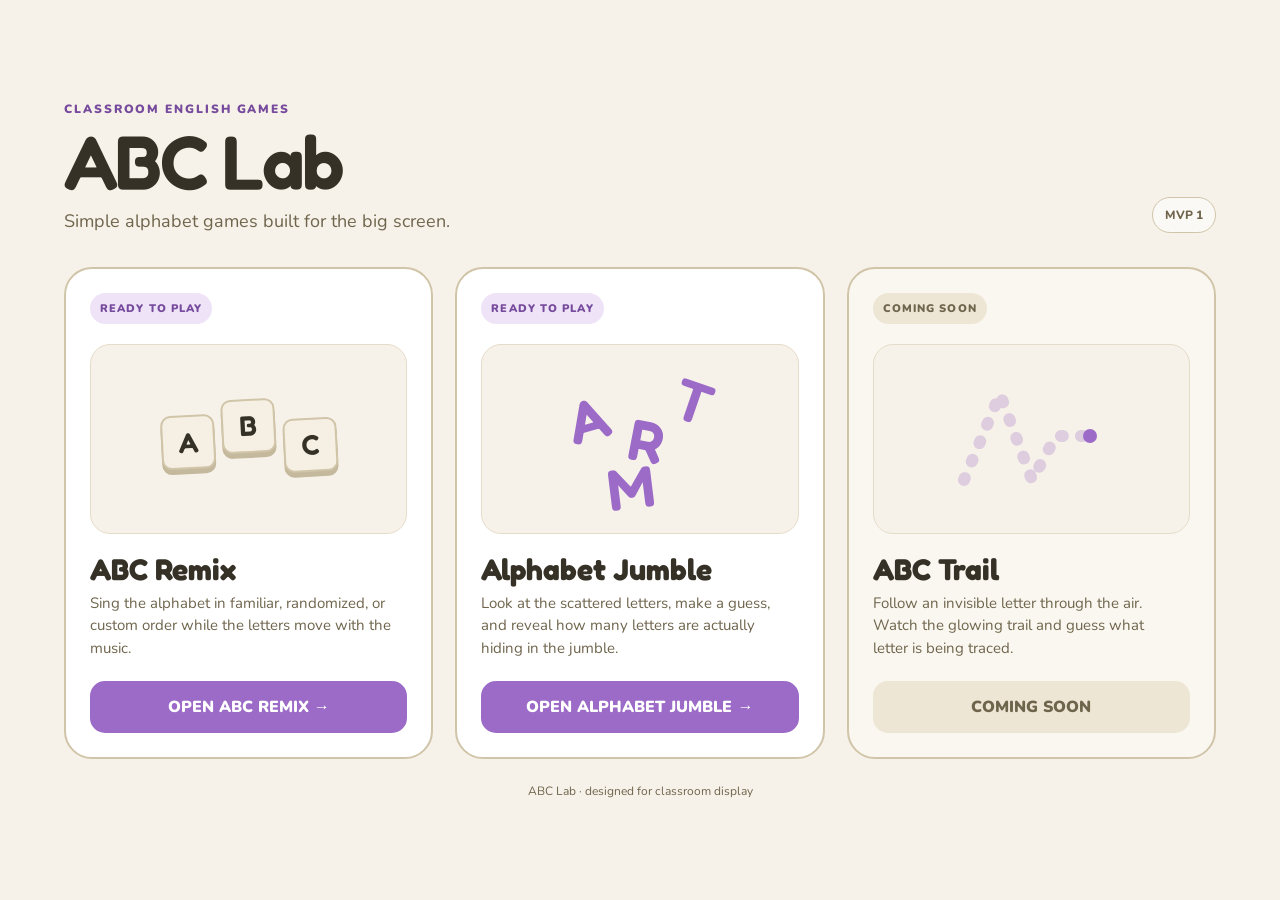
==== index.html @ 9be202bf "Initial ABC Lab" ====
<!doctype html>
<html lang="en">
<head>
<meta charset="utf-8">
<meta name="viewport" content="width=device-width,initial-scale=1">
<title>ABC Lab</title>
<link rel="preconnect" href="https://fonts.googleapis.com">
<link rel="preconnect" href="https://fonts.gstatic.com" crossorigin>
<link href="https://fonts.googleapis.com/css2?family=Fredoka:wght@400;500;600;700&family=Nunito:wght@400;500;600;700;800;900&display=swap" rel="stylesheet">
<style>
:root{--bg:#f7f2e9;--card:#fff;--sand:#ede6d4;--sand-line:#d1c5a9;--ink:#353127;--muted:#6f654d;--grape:#9b6bc7;--grape-dark:#764a9c;--grape-soft:#eee3f7}
*{box-sizing:border-box}html,body{margin:0;min-height:100%;background:var(--bg);color:var(--ink)}body{font-family:Nunito,sans-serif;-webkit-font-smoothing:antialiased}button{font:inherit;color:inherit}
.page{min-height:100vh;padding:clamp(28px,5vw,64px);display:flex;align-items:center;justify-content:center}.shell{width:min(1180px,100%)}
.header{display:flex;align-items:flex-end;justify-content:space-between;margin-bottom:34px}.eyebrow{font-size:12px;font-weight:900;letter-spacing:.16em;text-transform:uppercase;color:var(--grape-dark);margin-bottom:8px}.title{font-family:Fredoka,sans-serif;font-size:clamp(46px,7vw,76px);line-height:.95;font-weight:600;letter-spacing:-.035em;margin:0}.subtitle{font-size:18px;color:var(--muted);margin:12px 0 0}.version{font-size:12px;font-weight:800;color:var(--muted);padding:9px 12px;border:1px solid var(--sand-line);border-radius:999px;background:rgba(255,255,255,.55)}
.grid{display:grid;grid-template-columns:repeat(3,1fr);gap:22px}.card{min-height:390px;background:var(--card);border:2px solid var(--sand-line);border-radius:28px;padding:24px;display:flex;flex-direction:column;position:relative;overflow:hidden;transition:transform .16s ease,box-shadow .16s ease}.card.active{cursor:pointer}.card.active:hover{transform:translateY(-4px);box-shadow:0 14px 34px rgba(53,49,39,.1)}.card.coming{background:#faf7f0}.card-top{display:flex;justify-content:space-between;align-items:flex-start}.badge{font-size:11px;font-weight:900;letter-spacing:.1em;text-transform:uppercase;padding:8px 10px;border-radius:999px;background:var(--sand);color:var(--muted)}.badge.live{background:var(--grape-soft);color:var(--grape-dark)}
.art{height:190px;border-radius:20px;background:var(--bg);border:1px solid #e4dbc9;margin:20px 0;display:grid;place-items:center;position:relative;overflow:hidden}.art-letter{font-family:Fredoka,sans-serif;font-size:150px;font-weight:600;color:var(--grape);line-height:1}.remix-art .blocks{display:flex;gap:7px;align-items:center;transform:rotate(-3deg)}.block{width:54px;height:54px;border-radius:10px;background:#f5f0e3;border:2px solid var(--sand-line);display:grid;place-items:center;font-family:Fredoka;font-size:28px;font-weight:600;box-shadow:0 5px 0 #c4b89d}.block:nth-child(2){transform:translateY(-13px)}.block:nth-child(3){transform:translateY(9px)}.jumble-art .scatter{position:relative;width:190px;height:150px}.scatter span{position:absolute;font-family:Fredoka;font-size:58px;font-weight:600;color:var(--grape)}.scatter span:nth-child(1){left:22px;top:20px;transform:rotate(-16deg)}.scatter span:nth-child(2){left:84px;top:42px;transform:rotate(11deg)}.scatter span:nth-child(3){left:130px;top:2px;transform:rotate(19deg)}.scatter span:nth-child(4){left:62px;top:88px;transform:rotate(-7deg)}.trail-art .trail{position:relative;width:210px;height:150px}.trail svg{width:210px;height:150px}.trail-path{fill:none;stroke:var(--grape);stroke-width:12;stroke-linecap:round;stroke-linejoin:round;stroke-dasharray:2 18;opacity:.28}.trail-dot{fill:var(--grape)}
.card h2{font-family:Fredoka,sans-serif;font-size:30px;line-height:1;margin:0 0 8px}.card p{font-size:15px;line-height:1.5;color:var(--muted);margin:0;max-width:34ch}.launch{margin-top:auto;padding-top:22px}.launch button{width:100%;height:52px;border:0;border-radius:15px;background:var(--grape);color:#fff;font-weight:900;cursor:pointer}.launch button:hover{background:var(--grape-dark)}.coming .launch button{background:var(--sand);color:var(--muted);cursor:default}.footer{margin-top:24px;color:var(--muted);font-size:12px;text-align:center}
@media(max-width:850px){.grid{grid-template-columns:1fr}.card{min-height:330px}.art{height:150px}.header{align-items:flex-start;gap:18px;flex-direction:column}.version{display:none}}
</style>
</head>
<body>
<main class="page"><div class="shell">
  <header class="header"><div><div class="eyebrow">Classroom English Games</div><h1 class="title">ABC Lab</h1><p class="subtitle">Simple alphabet games built for the big screen.</p></div><div class="version">MVP 1</div></header>
  <section class="grid">
    <article class="card active" onclick="location.href='apps/abc-remix/index.html'">
      <div class="card-top"><span class="badge live">Ready to play</span></div>
      <div class="art remix-art"><div class="blocks"><div class="block">A</div><div class="block">B</div><div class="block">C</div></div></div>
      <h2>ABC Remix</h2><p>Sing the alphabet in familiar, randomized, or custom order while the letters move with the music.</p><div class="launch"><button type="button">OPEN ABC REMIX →</button></div>
    </article>
    <article class="card active" onclick="location.href='apps/alphabet-jumble/index.html'">
      <div class="card-top"><span class="badge live">Ready to play</span></div>
      <div class="art jumble-art"><div class="scatter"><span>A</span><span>R</span><span>T</span><span>M</span></div></div>
      <h2>Alphabet Jumble</h2><p>Look at the scattered letters, make a guess, and reveal how many letters are actually hiding in the jumble.</p><div class="launch"><button type="button">OPEN ALPHABET JUMBLE →</button></div>
    </article>
    <article class="card coming">
      <div class="card-top"><span class="badge">Coming soon</span></div>
      <div class="art trail-art"><div class="trail"><svg viewBox="0 0 210 150" aria-hidden="true"><path class="trail-path" d="M38 116 L74 30 L106 116 L130 72 L164 72"/><circle class="trail-dot" cx="164" cy="72" r="7"/></svg></div></div>
      <h2>ABC Trail</h2><p>Follow an invisible letter through the air. Watch the glowing trail and guess what letter is being traced.</p><div class="launch"><button type="button">COMING SOON</button></div>
    </article>
  </section>
  <div class="footer">ABC Lab · designed for classroom display</div>
</div></main>
</body></html>
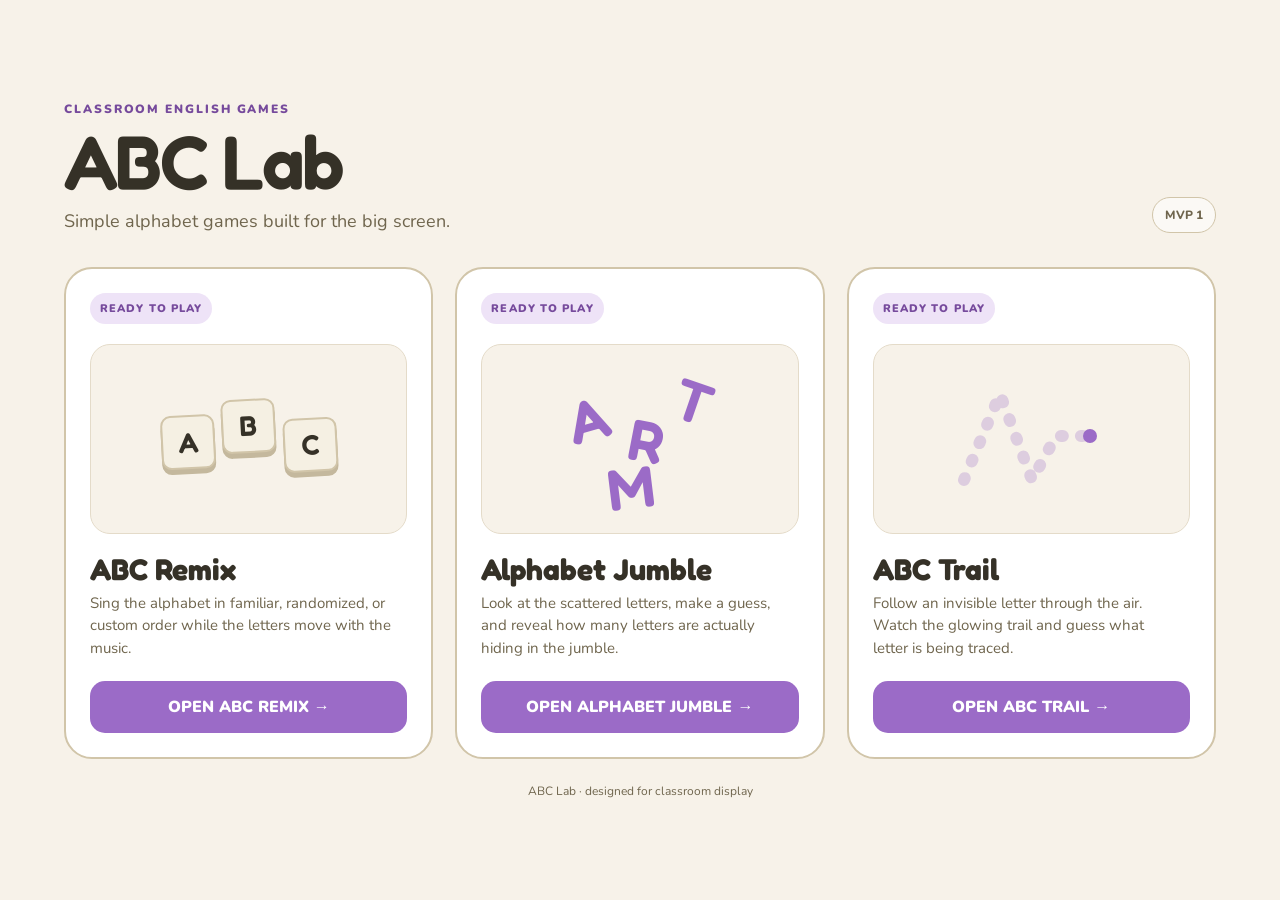
==== commit eede765a: "new" ====
--- a/index.html
+++ b/index.html
@@ -32,10 +32,10 @@
       <div class="art jumble-art"><div class="scatter"><span>A</span><span>R</span><span>T</span><span>M</span></div></div>
       <h2>Alphabet Jumble</h2><p>Look at the scattered letters, make a guess, and reveal how many letters are actually hiding in the jumble.</p><div class="launch"><button type="button">OPEN ALPHABET JUMBLE →</button></div>
     </article>
-    <article class="card coming">
-      <div class="card-top"><span class="badge">Coming soon</span></div>
+    <article class="card active" onclick="location.href='apps/abc-trail/index.html'">
+      <div class="card-top"><span class="badge live">Ready to play</span></div>
       <div class="art trail-art"><div class="trail"><svg viewBox="0 0 210 150" aria-hidden="true"><path class="trail-path" d="M38 116 L74 30 L106 116 L130 72 L164 72"/><circle class="trail-dot" cx="164" cy="72" r="7"/></svg></div></div>
-      <h2>ABC Trail</h2><p>Follow an invisible letter through the air. Watch the glowing trail and guess what letter is being traced.</p><div class="launch"><button type="button">COMING SOON</button></div>
+      <h2>ABC Trail</h2><p>Follow an invisible letter through the air. Watch the glowing trail and guess what letter is being traced.</p><div class="launch"><button type="button">OPEN ABC TRAIL →</button></div>
     </article>
   </section>
   <div class="footer">ABC Lab · designed for classroom display</div>
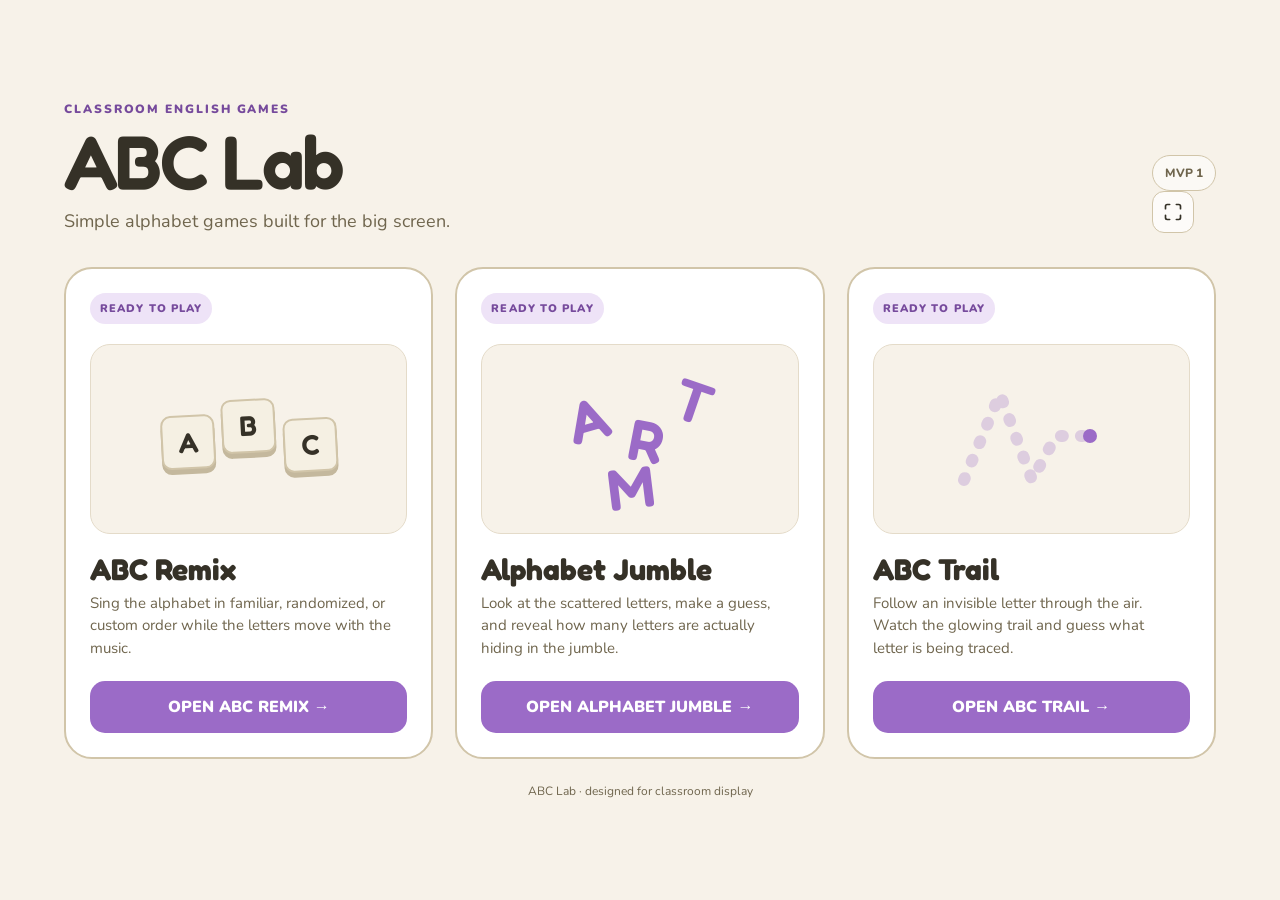
==== commit 85565ef0: "Make ABC Lab hub iPad-safe with fullscreen control" ====
--- a/index.html
+++ b/index.html
@@ -2,7 +2,7 @@
 <html lang="en">
 <head>
 <meta charset="utf-8">
-<meta name="viewport" content="width=device-width,initial-scale=1">
+<meta name="viewport" content="width=device-width,initial-scale=1,viewport-fit=cover">
 <title>ABC Lab</title>
 <link rel="preconnect" href="https://fonts.googleapis.com">
 <link rel="preconnect" href="https://fonts.gstatic.com" crossorigin>
@@ -16,11 +16,15 @@
 .art{height:190px;border-radius:20px;background:var(--bg);border:1px solid #e4dbc9;margin:20px 0;display:grid;place-items:center;position:relative;overflow:hidden}.art-letter{font-family:Fredoka,sans-serif;font-size:150px;font-weight:600;color:var(--grape);line-height:1}.remix-art .blocks{display:flex;gap:7px;align-items:center;transform:rotate(-3deg)}.block{width:54px;height:54px;border-radius:10px;background:#f5f0e3;border:2px solid var(--sand-line);display:grid;place-items:center;font-family:Fredoka;font-size:28px;font-weight:600;box-shadow:0 5px 0 #c4b89d}.block:nth-child(2){transform:translateY(-13px)}.block:nth-child(3){transform:translateY(9px)}.jumble-art .scatter{position:relative;width:190px;height:150px}.scatter span{position:absolute;font-family:Fredoka;font-size:58px;font-weight:600;color:var(--grape)}.scatter span:nth-child(1){left:22px;top:20px;transform:rotate(-16deg)}.scatter span:nth-child(2){left:84px;top:42px;transform:rotate(11deg)}.scatter span:nth-child(3){left:130px;top:2px;transform:rotate(19deg)}.scatter span:nth-child(4){left:62px;top:88px;transform:rotate(-7deg)}.trail-art .trail{position:relative;width:210px;height:150px}.trail svg{width:210px;height:150px}.trail-path{fill:none;stroke:var(--grape);stroke-width:12;stroke-linecap:round;stroke-linejoin:round;stroke-dasharray:2 18;opacity:.28}.trail-dot{fill:var(--grape)}
 .card h2{font-family:Fredoka,sans-serif;font-size:30px;line-height:1;margin:0 0 8px}.card p{font-size:15px;line-height:1.5;color:var(--muted);margin:0;max-width:34ch}.launch{margin-top:auto;padding-top:22px}.launch button{width:100%;height:52px;border:0;border-radius:15px;background:var(--grape);color:#fff;font-weight:900;cursor:pointer}.launch button:hover{background:var(--grape-dark)}.coming .launch button{background:var(--sand);color:var(--muted);cursor:default}.footer{margin-top:24px;color:var(--muted);font-size:12px;text-align:center}
 @media(max-width:850px){.grid{grid-template-columns:1fr}.card{min-height:330px}.art{height:150px}.header{align-items:flex-start;gap:18px;flex-direction:column}.version{display:none}}
+`.header-actions{display:flex;align-items:center;gap:12px}.icon-btn{width:42px;height:42px;border:1px solid var(--sand-line);border-radius:12px;background:rgba(255,255,255,.72);display:grid;place-items:center;cursor:pointer}.icon-btn svg{width:20px;height:20px}.icon-btn:hover{background:#fff}.icon-btn:active{transform:scale(.95)}
+html,body{width:100%;min-height:100%;} .page{min-height:100dvh;padding:clamp(22px,5vw,64px);align-items:center;}
+@media(max-width:1100px){.grid{grid-template-columns:repeat(2,1fr)}}
+@media(max-width:700px){.grid{grid-template-columns:1fr}.header-actions{width:100%;justify-content:space-between}.version{display:none}}
 </style>
 </head>
 <body>
 <main class="page"><div class="shell">
-  <header class="header"><div><div class="eyebrow">Classroom English Games</div><h1 class="title">ABC Lab</h1><p class="subtitle">Simple alphabet games built for the big screen.</p></div><div class="version">MVP 1</div></header>
+  <header class="header"><div><div class="eyebrow">Classroom English Games</div><h1 class="title">ABC Lab</h1><p class="subtitle">Simple alphabet games built for the big screen.</p></div><div class="header-actions"><div class="version">MVP 1</div><button id="hubFullscreen" class="icon-btn" type="button" aria-label="Fullscreen" title="Fullscreen"><svg viewBox="0 0 24 24" fill="none" stroke="currentColor" stroke-width="2" stroke-linecap="round" stroke-linejoin="round" aria-hidden="true"><path d="M8 3H5a2 2 0 0 0-2 2v3M16 3h3a2 2 0 0 1 2 2v3M21 16v3a2 2 0 0 1-2 2h-3M8 21H5a2 2 0 0 1-2-2v-3"/></svg></button></div></header>
   <section class="grid">
     <article class="card active" onclick="location.href='apps/abc-remix/index.html'">
       <div class="card-top"><span class="badge live">Ready to play</span></div>
@@ -40,4 +44,5 @@
   </section>
   <div class="footer">ABC Lab · designed for classroom display</div>
 </div></main>
+<script>document.getElementById("hubFullscreen").addEventListener("click",()=>document.fullscreenElement?document.exitFullscreen():document.documentElement.requestFullscreen());</script>
 </body></html>
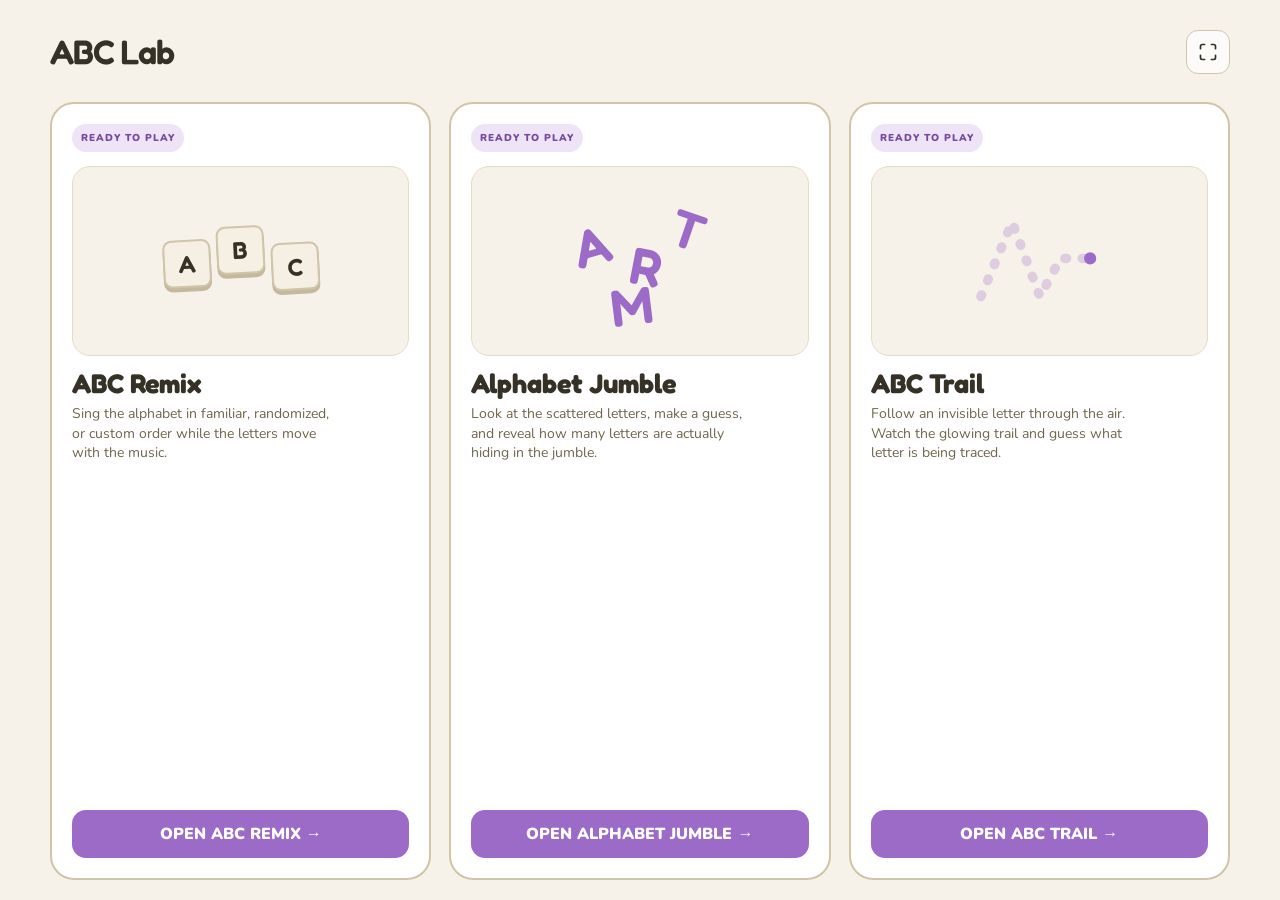
==== commit bb7979f1: "Simplify ABC Lab hub for iPad layout" ====
--- a/index.html
+++ b/index.html
@@ -9,22 +9,19 @@
 <link href="https://fonts.googleapis.com/css2?family=Fredoka:wght@400;500;600;700&family=Nunito:wght@400;500;600;700;800;900&display=swap" rel="stylesheet">
 <style>
 :root{--bg:#f7f2e9;--card:#fff;--sand:#ede6d4;--sand-line:#d1c5a9;--ink:#353127;--muted:#6f654d;--grape:#9b6bc7;--grape-dark:#764a9c;--grape-soft:#eee3f7}
-*{box-sizing:border-box}html,body{margin:0;min-height:100%;background:var(--bg);color:var(--ink)}body{font-family:Nunito,sans-serif;-webkit-font-smoothing:antialiased}button{font:inherit;color:inherit}
-.page{min-height:100vh;padding:clamp(28px,5vw,64px);display:flex;align-items:center;justify-content:center}.shell{width:min(1180px,100%)}
-.header{display:flex;align-items:flex-end;justify-content:space-between;margin-bottom:34px}.eyebrow{font-size:12px;font-weight:900;letter-spacing:.16em;text-transform:uppercase;color:var(--grape-dark);margin-bottom:8px}.title{font-family:Fredoka,sans-serif;font-size:clamp(46px,7vw,76px);line-height:.95;font-weight:600;letter-spacing:-.035em;margin:0}.subtitle{font-size:18px;color:var(--muted);margin:12px 0 0}.version{font-size:12px;font-weight:800;color:var(--muted);padding:9px 12px;border:1px solid var(--sand-line);border-radius:999px;background:rgba(255,255,255,.55)}
-.grid{display:grid;grid-template-columns:repeat(3,1fr);gap:22px}.card{min-height:390px;background:var(--card);border:2px solid var(--sand-line);border-radius:28px;padding:24px;display:flex;flex-direction:column;position:relative;overflow:hidden;transition:transform .16s ease,box-shadow .16s ease}.card.active{cursor:pointer}.card.active:hover{transform:translateY(-4px);box-shadow:0 14px 34px rgba(53,49,39,.1)}.card.coming{background:#faf7f0}.card-top{display:flex;justify-content:space-between;align-items:flex-start}.badge{font-size:11px;font-weight:900;letter-spacing:.1em;text-transform:uppercase;padding:8px 10px;border-radius:999px;background:var(--sand);color:var(--muted)}.badge.live{background:var(--grape-soft);color:var(--grape-dark)}
-.art{height:190px;border-radius:20px;background:var(--bg);border:1px solid #e4dbc9;margin:20px 0;display:grid;place-items:center;position:relative;overflow:hidden}.art-letter{font-family:Fredoka,sans-serif;font-size:150px;font-weight:600;color:var(--grape);line-height:1}.remix-art .blocks{display:flex;gap:7px;align-items:center;transform:rotate(-3deg)}.block{width:54px;height:54px;border-radius:10px;background:#f5f0e3;border:2px solid var(--sand-line);display:grid;place-items:center;font-family:Fredoka;font-size:28px;font-weight:600;box-shadow:0 5px 0 #c4b89d}.block:nth-child(2){transform:translateY(-13px)}.block:nth-child(3){transform:translateY(9px)}.jumble-art .scatter{position:relative;width:190px;height:150px}.scatter span{position:absolute;font-family:Fredoka;font-size:58px;font-weight:600;color:var(--grape)}.scatter span:nth-child(1){left:22px;top:20px;transform:rotate(-16deg)}.scatter span:nth-child(2){left:84px;top:42px;transform:rotate(11deg)}.scatter span:nth-child(3){left:130px;top:2px;transform:rotate(19deg)}.scatter span:nth-child(4){left:62px;top:88px;transform:rotate(-7deg)}.trail-art .trail{position:relative;width:210px;height:150px}.trail svg{width:210px;height:150px}.trail-path{fill:none;stroke:var(--grape);stroke-width:12;stroke-linecap:round;stroke-linejoin:round;stroke-dasharray:2 18;opacity:.28}.trail-dot{fill:var(--grape)}
-.card h2{font-family:Fredoka,sans-serif;font-size:30px;line-height:1;margin:0 0 8px}.card p{font-size:15px;line-height:1.5;color:var(--muted);margin:0;max-width:34ch}.launch{margin-top:auto;padding-top:22px}.launch button{width:100%;height:52px;border:0;border-radius:15px;background:var(--grape);color:#fff;font-weight:900;cursor:pointer}.launch button:hover{background:var(--grape-dark)}.coming .launch button{background:var(--sand);color:var(--muted);cursor:default}.footer{margin-top:24px;color:var(--muted);font-size:12px;text-align:center}
-@media(max-width:850px){.grid{grid-template-columns:1fr}.card{min-height:330px}.art{height:150px}.header{align-items:flex-start;gap:18px;flex-direction:column}.version{display:none}}
-`.header-actions{display:flex;align-items:center;gap:12px}.icon-btn{width:42px;height:42px;border:1px solid var(--sand-line);border-radius:12px;background:rgba(255,255,255,.72);display:grid;place-items:center;cursor:pointer}.icon-btn svg{width:20px;height:20px}.icon-btn:hover{background:#fff}.icon-btn:active{transform:scale(.95)}
-html,body{width:100%;min-height:100%;} .page{min-height:100dvh;padding:clamp(22px,5vw,64px);align-items:center;}
-@media(max-width:1100px){.grid{grid-template-columns:repeat(2,1fr)}}
-@media(max-width:700px){.grid{grid-template-columns:1fr}.header-actions{width:100%;justify-content:space-between}.version{display:none}}
+*{box-sizing:border-box}html,body{margin:0;width:100%;height:100%;background:var(--bg);color:var(--ink)}body{font-family:Nunito,sans-serif;-webkit-font-smoothing:antialiased}button{font:inherit;color:inherit}
+.page{height:100dvh;min-height:100dvh;padding:20px 28px;display:flex;flex-direction:column}.shell{width:min(1180px,100%);height:100%;margin:0 auto;display:flex;flex-direction:column}
+.header{height:64px;flex:0 0 64px;display:flex;align-items:center;justify-content:space-between;margin-bottom:18px}.title{font-family:Fredoka,sans-serif;font-size:34px;line-height:1;font-weight:600;letter-spacing:-.035em;margin:0}.icon-btn{width:44px;height:44px;border:1px solid var(--sand-line);border-radius:12px;background:rgba(255,255,255,.72);display:grid;place-items:center;cursor:pointer}.icon-btn svg{width:20px;height:20px}.icon-btn:hover{background:#fff}.icon-btn:active{transform:scale(.95)}
+.grid{flex:1;min-height:0;display:grid;grid-template-columns:repeat(3,minmax(0,1fr));gap:18px}.card{min-height:0;background:var(--card);border:2px solid var(--sand-line);border-radius:24px;padding:20px;display:flex;flex-direction:column;position:relative;overflow:hidden}.card.active{cursor:pointer}.card.active:hover{transform:translateY(-3px);box-shadow:0 12px 28px rgba(53,49,39,.1)}.card-top{display:flex;justify-content:flex-start;align-items:flex-start}.badge{font-size:10px;font-weight:900;letter-spacing:.1em;text-transform:uppercase;padding:7px 9px;border-radius:999px;background:var(--grape-soft);color:var(--grape-dark)}
+.art{height:clamp(120px,25vh,190px);flex:0 1 190px;border-radius:18px;background:var(--bg);border:1px solid #e4dbc9;margin:14px 0;display:grid;place-items:center;position:relative;overflow:hidden}.remix-art .blocks{display:flex;gap:6px;align-items:center;transform:rotate(-3deg)}.block{width:48px;height:48px;border-radius:9px;background:#f5f0e3;border:2px solid var(--sand-line);display:grid;place-items:center;font-family:Fredoka;font-size:24px;font-weight:600;box-shadow:0 4px 0 #c4b89d}.block:nth-child(2){transform:translateY(-11px)}.block:nth-child(3){transform:translateY(8px)}.jumble-art .scatter{position:relative;width:170px;height:130px}.scatter span{position:absolute;font-family:Fredoka;font-size:52px;font-weight:600;color:var(--grape)}.scatter span:nth-child(1){left:18px;top:18px;transform:rotate(-16deg)}.scatter span:nth-child(2){left:75px;top:38px;transform:rotate(11deg)}.scatter span:nth-child(3){left:116px;top:2px;transform:rotate(19deg)}.scatter span:nth-child(4){left:55px;top:78px;transform:rotate(-7deg)}.trail-art .trail{position:relative;width:190px;height:130px}.trail svg{width:190px;height:130px}.trail-path{fill:none;stroke:var(--grape);stroke-width:11;stroke-linecap:round;stroke-linejoin:round;stroke-dasharray:2 18;opacity:.28}.trail-dot{fill:var(--grape)}
+.card h2{font-family:Fredoka,sans-serif;font-size:27px;line-height:1;margin:0 0 7px}.card p{font-size:14px;line-height:1.4;color:var(--muted);margin:0;max-width:34ch}.launch{margin-top:auto;padding-top:14px}.launch button{width:100%;height:48px;border:0;border-radius:14px;background:var(--grape);color:#fff;font-weight:900;cursor:pointer}.launch button:hover{background:var(--grape-dark)}.footer{flex:0 0 auto;margin-top:12px;color:var(--muted);font-size:11px;text-align:center}
+@media(max-width:1100px){.page{padding:16px 20px}.grid{gap:14px}.card{padding:16px}.art{margin:10px 0;height:clamp(105px,22vh,160px)}.card h2{font-size:25px}.card p{font-size:13px}.launch{padding-top:10px}.launch button{height:44px}}
+@media(max-width:800px){.grid{grid-template-columns:1fr}.page{height:auto;min-height:100dvh}.shell{height:auto}.header{margin-bottom:16px}.grid{flex:none}.card{min-height:300px}.footer{padding-bottom:8px}}
 </style>
 </head>
 <body>
 <main class="page"><div class="shell">
-  <header class="header"><div><div class="eyebrow">Classroom English Games</div><h1 class="title">ABC Lab</h1><p class="subtitle">Simple alphabet games built for the big screen.</p></div><div class="header-actions"><div class="version">MVP 1</div><button id="hubFullscreen" class="icon-btn" type="button" aria-label="Fullscreen" title="Fullscreen"><svg viewBox="0 0 24 24" fill="none" stroke="currentColor" stroke-width="2" stroke-linecap="round" stroke-linejoin="round" aria-hidden="true"><path d="M8 3H5a2 2 0 0 0-2 2v3M16 3h3a2 2 0 0 1 2 2v3M21 16v3a2 2 0 0 1-2 2h-3M8 21H5a2 2 0 0 1-2-2v-3"/></svg></button></div></header>
+  <header class="header"><h1 class="title">ABC Lab</h1><button id="hubFullscreen" class="icon-btn" type="button" aria-label="Fullscreen" title="Fullscreen"><svg viewBox="0 0 24 24" fill="none" stroke="currentColor" stroke-width="2" stroke-linecap="round" stroke-linejoin="round" aria-hidden="true"><path d="M8 3H5a2 2 0 0 0-2 2v3M16 3h3a2 2 0 0 1 2 2v3M21 16v3a2 2 0 0 1-2 2h-3M8 21H5a2 2 0 0 1-2-2v-3"/></svg></button></header>
   <section class="grid">
     <article class="card active" onclick="location.href='apps/abc-remix/index.html'">
       <div class="card-top"><span class="badge live">Ready to play</span></div>
@@ -42,7 +39,7 @@
       <h2>ABC Trail</h2><p>Follow an invisible letter through the air. Watch the glowing trail and guess what letter is being traced.</p><div class="launch"><button type="button">OPEN ABC TRAIL →</button></div>
     </article>
   </section>
-  <div class="footer">ABC Lab · designed for classroom display</div>
+
 </div></main>
 <script>document.getElementById("hubFullscreen").addEventListener("click",()=>document.fullscreenElement?document.exitFullscreen():document.documentElement.requestFullscreen());</script>
 </body></html>
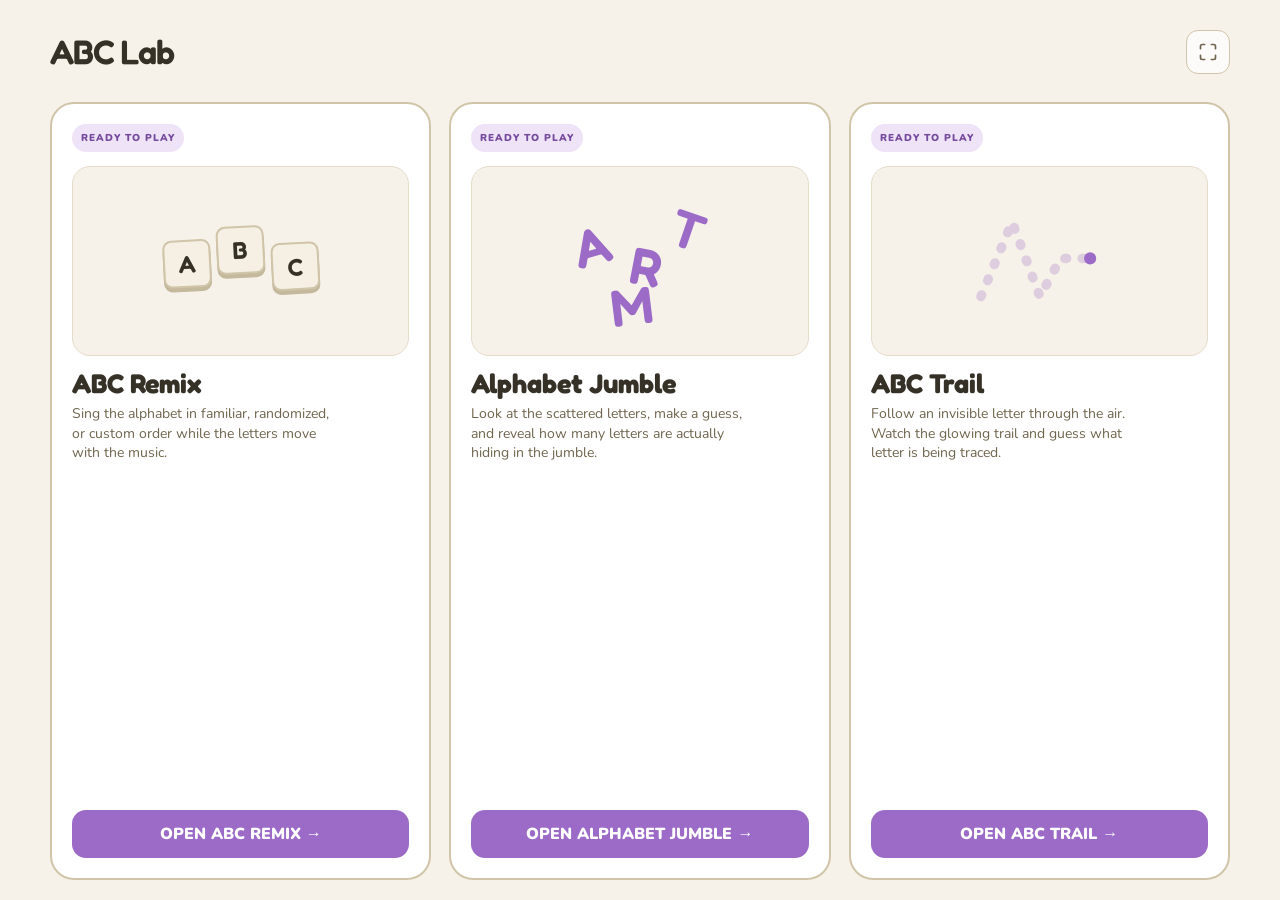
==== commit 2da1b8af: "Reference shared CLR design system" ====
--- a/index.html
+++ b/index.html
@@ -5,6 +5,7 @@
 <meta name="viewport" content="width=device-width,initial-scale=1,viewport-fit=cover">
 <title>ABC Lab</title>
 <link rel="preconnect" href="https://fonts.googleapis.com">
+<link rel="stylesheet" href="./css/clr.css">
 <link rel="preconnect" href="https://fonts.gstatic.com" crossorigin>
 <link href="https://fonts.googleapis.com/css2?family=Fredoka:wght@400;500;600;700&family=Nunito:wght@400;500;600;700;800;900&display=swap" rel="stylesheet">
 <style>
--- a/css/clr.css
+++ b/css/clr.css
@@ -0,0 +1,3196 @@
+/* ============================================
+   TOKENS — matched to v1's real values
+   ============================================ */
+:root {
+  /* ---- Raw palette ---------------------------------------------------- */
+  --leaf-50:  #E8F5DE;
+  --leaf-100: #D3ECC2;
+  --leaf-300: #A8D986;
+  --leaf-500: #7CBF57;
+  --leaf-700: #4F8F35;
+  --leaf-900: #2F5920;
+
+  --coral-50:  #FBE4E2;
+  --coral-100: #F7CBC7;
+  --coral-300: #EF9891;
+  --coral-500: #E2685D;
+  --coral-700: #B84B42;
+  --coral-900: #7A2F29;
+
+  --sky-50:  #E1F0FB;
+  --sky-100: #C3E1F7;
+  --sky-300: #8AC3EE;
+  --sky-500: #4FA3DE;
+  --sky-700: #337CAE;
+  --sky-900: #1F4E6E;
+
+  --peach-50:  #FCE9DC;
+  --peach-100: #FAD3B9;
+  --peach-300: #F3AC7D;
+  --peach-500: #E9884F;
+  --peach-700: #BC6533;
+  --peach-900: #7A4020;
+
+  --grape-50:  #EEE3F7;
+  --grape-100: #DCC7EF;
+  --grape-300: #BB94DE;
+  --grape-500: #9B6BC7;
+  --grape-700: #764A9C;
+  --grape-900: #4A2C63;
+
+  --sun-50:  #FBF0D2;
+  --sun-100: #F8E4A8;
+  --sun-300: #F0CB5C;
+  --sun-500: #E4B62E;
+  --sun-700: #B08A18;
+  --sun-900: #6E560F;
+
+  --bubblegum-50:  #FBE3EE;
+  --bubblegum-100: #F7C7DE;
+  --bubblegum-300: #EE94BE;
+  --bubblegum-500: #DD6B9C;
+  --bubblegum-700: #B04A78;
+  --bubblegum-900: #712D4C;
+
+  --mint-50:  #E1F7F0;
+  --mint-100: #C3EFE0;
+  --mint-300: #86DEC0;
+  --mint-500: #4DC2A0;
+  --mint-700: #339678;
+  --mint-900: #1F5F4C;
+
+  --sand-0:   #FFFFFF;
+  --sand-50:  #F7F2E9;
+  --sand-100: #EDE6D4;
+  --sand-300: #D1C5A9;
+  --sand-500: #A79976;
+  --sand-700: #6F654D;
+  --sand-900: #353127;
+
+  --slate-0:   #FFFFFF;
+  --slate-50:  #EEEFF1;
+  --slate-100: #DDDFE3;
+  --slate-300: #B1B5BE;
+  --slate-500: #7F8594;
+  --slate-700: #535865;
+  --slate-900: #22242B;
+
+  /* ---- Cardbox semantic tokens (mapped onto the palette above) -------- */
+
+  /* Surface — warm, from Sand */
+  --surface-base:    var(--sand-50);
+  --surface-panel:   var(--sand-100);
+  --surface-card:    var(--sand-0);
+  --surface-inset:   var(--sand-50);
+
+  /* Text — cool, from Slate */
+  --text-primary:    var(--sand-900);
+  --text-secondary:  var(--sand-700);
+  --text-muted:      var(--sand-500);
+  --text-disabled:   var(--sand-300);
+  --text-inverse:    var(--sand-0);
+
+  /* Stroke — kept warm (Sand), matching Cardbox's cohesive look */
+  --stroke-default:  var(--sand-300);
+  --stroke-medium:   var(--sand-500);
+  --stroke-strong:   var(--sand-700);
+  --stroke-selected: var(--grape-500);
+
+  /* Interactive */
+--green:                 var(--grape-500);   /* was leaf-500 */
+--interactive-primary:   var(--grape-500);   /* was leaf-500 */
+--interactive-secondary: var(--sun-500);
+--tab-active:            var(--grape-500);   /* was leaf-500 */
+--tab-inactive:          var(--sand-700);
+--interactive-disabled:  var(--sand-300);
+
+  /* Mode */
+  --flash:          var(--sun-500);
+  --flash-subtle:   var(--sun-50);
+  --reveal:         var(--sky-500);
+  --reveal-subtle:  var(--sky-50);
+  --target:         var(--coral-500);
+  --target-subtle:  var(--coral-50);
+  --vanish:         var(--leaf-500);
+  --vanish-subtle:  var(--leaf-50);
+  --roll:           var(--grape-500);
+  --roll-subtle:    var(--grape-50);
+
+  /* Feedback */
+  --success:        var(--leaf-500);
+  --success-subtle: var(--leaf-50);
+  --error:          var(--coral-500);
+  --error-subtle:   var(--coral-50);
+  --warning:        var(--sun-500);
+  --warning-subtle: var(--sun-50);
+  --info:           var(--sky-500);
+  --info-subtle:    var(--sky-50);
+
+  --font-display: 'Fredoka', sans-serif;
+  --font-ui:      'Nunito', sans-serif;
+
+  --card-image-ratio: 17;
+  --card-text-ratio:  3;
+
+  --r-lg:   16px;
+  --r-md:   12px;
+  --r-pill: 9999px;
+}
+
+/* ============================================
+   RESET
+   ============================================ */
+*, *::before, *::after {
+  box-sizing: border-box;
+  margin: 0;
+  padding: 0;
+  -webkit-tap-highlight-color: transparent;
+}
+
+html, body, #root {
+  width: 100%;
+  height: 100vh;
+  height: 100dvh;
+}
+
+html, body {
+  overflow: hidden;
+  overscroll-behavior: none;
+  background: var(--surface-base);
+  font-family: var(--font-ui);
+  color: var(--text-primary);
+  -webkit-font-smoothing: antialiased;
+  user-select: none;
+  -webkit-user-select: none;
+}
+
+h1, h2, h3, .display {
+  font-family: var(--font-display);
+}
+
+button {
+  font-family: var(--font-ui);
+  cursor: pointer;
+  border: none;
+  background: none;
+  color: inherit;
+  padding: 0;
+}
+
+button:active {
+  opacity: 0.75;
+}
+
+button:disabled {
+  cursor: not-allowed;
+}
+
+img {
+  display: block;
+  max-width: 100%;
+  max-height: 100%;
+  object-fit: contain;
+}
+
+/* ============================================
+   HOME SCREEN
+   ============================================ */
+
+.app-shell {
+  display: flex;
+  flex-direction: column;
+  height: 100%;
+  overflow: hidden;
+}
+
+.home-screen {
+  display: flex;
+  flex-direction: column;
+  gap: 12px;
+  padding: 20px;
+  height: 100%;
+  flex: 1;
+  min-height: 0;
+}
+
+.panels-row {
+  display: flex;
+  gap: 20px;
+  flex: 1;
+  min-height: 0;
+}
+
+.app-header {
+  display: flex;
+  align-items: center;
+  justify-content: space-between;
+  flex-shrink: 0;
+}
+
+.brand {
+  display: flex;
+  align-items: center;
+  gap: 10px;
+}
+
+.brand-logo {
+  width: 32x;
+  height: 32px;
+  display: block;
+}
+
+.brand-name {
+  font-family: var(--font-display);
+  font-size: 32px;
+  font-weight: 600;
+  color: var(--text-primary);
+}
+
+.header-actions {
+  display: flex;
+  align-items: center;
+  gap: 8px;
+}
+
+.account-menu {
+  position: relative;
+}
+
+.panel-title {
+  font-family: var(--font-display);
+  font-size: 24px;
+  font-weight: 500;
+  color: var(--text-primary);
+  flex-shrink: 0;
+}
+
+.decks-header,
+.modes-header {
+  display: flex;
+  align-items: center;
+  justify-content: space-between;
+  gap: 8px;
+  flex-shrink: 0;
+  height: 40px;
+}
+
+.decks-selection {
+  display: flex;
+  align-items: center;
+  gap: 12px;
+}
+
+.decks-selection-count {
+  font-size: 16px;
+  line-height: 24px;
+  font-weight: 400;
+  color: var(--text-secondary);
+}
+
+.decks-selection-count strong {
+  color: var(--text-primary);
+  font-weight: 800;
+}
+
+.deck-preview {
+  font-size: 14px;
+  line-height: 20px;
+  color: var(--text-secondary);
+  white-space: nowrap;
+  overflow: hidden;
+  text-overflow: ellipsis;
+}
+
+.preview-highlight {
+  background: none;
+  color: var(--text-primary);
+  font-weight: 700;
+}
+
+.account-dropdown {
+  position: absolute;
+  top: calc(100% + 8px);
+  right: 0;
+  background: var(--surface-panel);
+  border: 2px solid var(--stroke-default);
+  border-radius: var(--r-lg);
+  width: 280px;
+  z-index: 200;
+  box-shadow: 0 2px 8px rgba(45,42,30,0.08), 0 8px 20px rgba(45,42,30,0.12);
+  padding: 12px;
+  display: flex;
+  flex-direction: column;
+  gap: 12px;
+}
+
+.account-section {
+  background: var(--surface-card);
+  border-radius: var(--r-md);
+  padding: 16px;
+}
+
+.account-divider {
+  display: none;
+}
+
+.account-user {
+  display: flex;
+  align-items: center;
+  gap: 12px;
+}
+
+.account-avatar {
+  width: 40px;
+  height: 40px;
+  border-radius: 50%;
+  background: var(--surface-inset);
+  color: var(--text-secondary);
+  display: flex;
+  align-items: center;
+  justify-content: center;
+  flex-shrink: 0;
+}
+
+.account-user-info {
+  display: flex;
+  flex-direction: column;
+  gap: 2px;
+  min-width: 0;
+}
+
+.account-name {
+  font-family: var(--font-display);
+  font-size: 16px;
+  font-weight: 600;
+  color: var(--text-primary);
+}
+
+.account-email {
+  font-size: 13px;
+  color: var(--text-muted);
+  white-space: nowrap;
+  overflow: hidden;
+  text-overflow: ellipsis;
+}
+
+.account-plan-row {
+  display: flex;
+  align-items: center;
+  justify-content: space-between;
+  margin-bottom: 12px;
+}
+
+.account-plan-label {
+  font-size: 14px;
+  font-weight: 700;
+  color: var(--text-primary);
+}
+
+.account-plan-badge {
+  font-size: 12px;
+  font-weight: 800;
+  text-transform: uppercase;
+  letter-spacing: 0.04em;
+  padding: 2px 10px;
+  border-radius: var(--r-pill);
+}
+
+.account-plan-badge.trial {
+  background: var(--warning-subtle);
+  color: var(--warning);
+}
+
+.account-plan-badge.full {
+  background: var(--success-subtle);
+  color: var(--success);
+}
+
+.trial-days-row {
+  display: flex;
+  align-items: baseline;
+  gap: 6px;
+  margin-bottom: 8px;
+}
+
+.trial-days-value {
+  font-family: var(--font-display);
+  font-size: 16px;
+  font-weight: 700;
+  letter-spacing: 0.01em;
+  color: var(--text-primary);
+}
+
+.trial-days-label {
+  font-size: 16px;
+  font-weight: 400;
+  color: var(--text-secondary);
+}
+
+.usage-bar {
+  height: 6px;
+  border-radius: var(--r-pill);
+  background: var(--surface-inset);
+  overflow: hidden;
+  margin-bottom: 12px;
+}
+
+.usage-bar-fill {
+  height: 100%;
+  border-radius: var(--r-pill);
+  background: var(--green);
+}
+
+.account-billing-note {
+  font-size: 13px;
+  line-height: 18px;
+  color: var(--text-secondary);
+}
+
+.account-plan-actions {
+  display: flex;
+  flex-direction: column;
+  gap: 8px;
+}
+
+.account-secondary-btn {
+  height: 36px;
+  border-radius: var(--r-md);
+  background: var(--surface-inset);
+  color: var(--text-primary);
+  font-size: 14px;
+  font-weight: 700;
+}
+
+.account-text-btn {
+  height: 36px;
+  border-radius: var(--r-md);
+  font-size: 14px;
+  font-weight: 700;
+  color: var(--text-secondary);
+  transition: background 0.15s, color 0.15s;
+}
+
+.account-text-btn:hover {
+  background: var(--surface-inset);
+}
+
+.account-text-btn-danger {
+  color: var(--error);
+}
+
+.account-text-btn-danger:hover {
+  background: var(--error-subtle);
+  color: var(--error);
+}
+
+.account-footer {
+  display: flex;
+  flex-direction: column;
+  gap: 8px;
+}
+
+.account-signout-btn {
+  height: 36px;
+  border-radius: var(--r-md);
+  background: var(--surface-inset);
+  color: var(--text-primary);
+  font-size: 14px;
+  font-weight: 700;
+  transition: background 0.15s;
+}
+
+.account-signout-btn:hover {
+  background: var(--stroke-default);
+}
+
+.account-primary-btn {
+  height: 36px;
+  border-radius: var(--r-md);
+  background: var(--text-primary);
+  color: var(--text-inverse);
+  font-size: 14px;
+  font-weight: 700;
+  transition: opacity 0.15s;
+}
+
+.account-primary-btn:hover {
+  opacity: 0.85;
+}
+
+.decks-panel {
+  flex: 3;
+  min-width: 0;
+  background: var(--surface-panel);
+  border: 2px solid var(--stroke-default);
+  border-radius: var(--r-lg);
+  padding: 20px;
+  display: flex;
+  flex-direction: column;
+  gap: 16px;
+  overflow: hidden;
+}
+
+.decks-header-row {
+  display: flex;
+  align-items: center;
+  justify-content: space-between;
+  gap: 8px;
+  flex-shrink: 0;
+  flex-wrap: wrap;
+}
+
+.group-tabs {
+  display: flex;
+  gap: 8px;
+  flex-wrap: wrap;
+}
+
+.group-pill {
+  height: 40px;
+  padding: 0 16px;
+  border-radius: var(--r-pill);
+  font-size: 16px;
+  line-height: 24px;
+  font-weight: 800;
+  background: var(--surface-card);
+  color: var(--text-secondary);
+  white-space: nowrap;
+}
+
+.group-pill.active {
+  background: var(--tab-active);
+  color: var(--text-inverse);
+}
+
+.clear-btn {
+  height: 40px;
+  padding: 0 16px;
+  border-radius: var(--r-md);
+  background: var(--text-primary);
+  color: var(--text-inverse);
+  border: none;
+  font-size: 16px;
+  font-weight: 800;
+  white-space: nowrap;
+  flex-shrink: 0;
+  transition: opacity 0.15s;
+}
+
+.clear-btn:hover {
+  opacity: 0.85;
+}
+
+.search-bar {
+  height: 40px;
+  padding: 0 12px 0 16px;
+  display: flex;
+  align-items: center;
+  gap: 8px;
+  border-radius: var(--r-md);
+  border: none;
+  box-shadow: inset 0 0 0 2px var(--stroke-default);
+  background: #fff;
+}
+
+.search-bar:focus-within {
+  box-shadow: inset 0 0 0 2px var(--stroke-medium);
+}
+
+.search-input {
+  flex: 1;
+  height: 100%;
+  border: none;
+  background: transparent;
+  outline: none;
+  font-size: 16px;
+  font-family: inherit;
+  color: var(--text-primary);   /* same as card title/preview text */
+}
+
+.search-input::placeholder {
+  color: var(--text-muted);      /* lighter shade */
+}
+
+.search-clear-btn {
+  flex-shrink: 0;
+  display: flex;
+  align-items: center;
+  justify-content: center;
+  background: none;
+  border: none;
+  padding: 0;
+  color: var(--text-muted);
+  cursor: pointer;
+}
+
+.deck-grid {
+  flex: 1;
+  overflow-y: auto;
+  display: grid;
+  grid-template-columns: repeat(2, minmax(0, 1fr));
+  gap: 16px;
+  align-content: start;
+  scrollbar-width: none;
+  -ms-overflow-style: none;
+}
+
+.deck-grid::-webkit-scrollbar {
+  display: none;
+}
+
+.deck-card {
+  background: var(--surface-card);
+  border-radius: var(--r-lg);
+  border: 2px solid transparent;
+  padding: 16px;
+  cursor: pointer;
+  display: flex;
+  flex-direction: column;
+  gap: 8px;
+  transition: border-color 0.15s;
+  min-width: 0;
+}
+
+.deck-card.selected {
+  border-color: var(--stroke-selected);
+}
+
+.deck-card:active {
+  opacity: 0.85;
+}
+
+.deck-card-header {
+  display: flex;
+  align-items: flex-start;
+  justify-content: space-between;
+  gap: 8px;
+}
+
+.deck-card-title {
+  font-size: 18px;
+  line-height: 24px;
+  font-weight: 700;
+  color: var(--text-primary);
+}
+
+.deck-dot {
+  width: 24px;
+  height: 24px;
+  border-radius: 50%;
+  background: var(--surface-inset);
+  flex-shrink: 0;
+  display: flex;
+  align-items: center;
+  justify-content: center;
+  color: var(--text-inverse);
+}
+
+.deck-card.selected .deck-dot {
+  background: var(--tab-active);
+}
+
+.deck-dot svg {
+  opacity: 0;
+}
+
+.deck-card.selected .deck-dot svg {
+  opacity: 1;
+}
+
+.deck-chip {
+  display: inline-flex;
+  align-items: center;
+  background: var(--surface-inset);
+  border-radius: var(--r-pill);
+  padding: 0 12px;
+  height: 32px;
+  font-size: 14px;
+  line-height: 20px;
+  font-weight: 700;
+  color: var(--text-secondary);
+  width: fit-content;
+}
+
+.modes-panel {
+  flex: 1;
+  min-width: 0;
+  background: var(--surface-card);
+  border: 2px solid var(--stroke-default);
+  border-radius: var(--r-lg);
+  padding: 20px;
+  display: flex;
+  flex-direction: column;
+  gap: 12px;
+  overflow: hidden;
+}
+
+.modes-hint {
+  font-size: 16px;
+  line-height: 24px;
+  font-weight: 400;
+  color: var(--text-secondary);
+  flex-shrink: 0;
+}
+
+.modes-hint strong {
+  color: var(--text-primary);
+  font-weight: 800;
+}
+
+.modes-list {
+  display: flex;
+  flex-direction: column;
+  gap: 16px;
+  flex: 1;
+  min-height: 0;
+  overflow-y: auto;
+  scrollbar-width: none;
+  -ms-overflow-style: none;
+}
+
+.modes-list::-webkit-scrollbar {
+  display: none;
+}
+
+.mode-btn {
+  height: 64px;
+  width: 100%;
+  border-radius: var(--r-lg);
+  padding: 0 20px;
+  display: flex;
+  align-items: center;
+  justify-content: center;
+  gap: 8px;
+  color: var(--text-primary);
+  font-size: 16px;
+  line-height: 24px;
+  font-weight: 800;
+  flex-shrink: 0;
+}
+
+.mode-btn:disabled {
+  color: var(--text-muted);
+}
+
+.mode-btn-flash  { background: var(--flash); }
+.mode-btn-reveal { background: var(--reveal); }
+.mode-btn-target { background: var(--target); }
+.mode-btn-vanish { background: var(--vanish); }
+.mode-btn-roll   { background: var(--roll); }
+
+.mode-btn-flash:disabled  { background: var(--flash-subtle); }
+.mode-btn-reveal:disabled { background: var(--reveal-subtle); }
+.mode-btn-target:disabled { background: var(--target-subtle); }
+.mode-btn-vanish:disabled { background: var(--vanish-subtle); }
+.mode-btn-roll:disabled   { background: var(--roll-subtle); }
+
+/* ============================================
+   PRELAUNCH
+   ============================================ */
+.prelaunch-screen {
+  display: flex;
+  flex-direction: column;
+  padding: 20px;
+  gap: 20px;
+  height: 100%;
+}
+
+.prelaunch-topbar {
+  display: flex;
+  align-items: center;  gap: 16px;
+  height: 40px;
+  flex-shrink: 0;
+}
+
+.mode-toggle-group {
+  display: flex;
+  align-items: center;
+  gap: 16px;
+  flex: 1;
+  justify-content: center;
+}
+
+.mode-toggle-pill {
+  display: flex;
+  align-items: center;
+  gap: 8px;
+  height: 40px;
+  padding: 0 16px 0 12px;
+  border-radius: var(--r-pill);
+  background: var(--surface-panel);
+  color: var(--text-primary);
+  font-size: 18px;
+  font-weight: 700;
+  line-height: 24px;
+  white-space: nowrap;
+}
+
+.mode-toggle-pill.active {
+  background: var(--text-primary);
+  color: var(--text-inverse);
+}
+
+.icon-btn,
+.nav-btn {
+  width: 40px;
+  height: 40px;
+  border-radius: var(--r-md);
+  background: var(--surface-panel);
+  color: var(--text-secondary);
+  display: flex;
+  align-items: center;
+  justify-content: center;
+  flex-shrink: 0;
+}
+
+.icon-btn:active,
+.nav-btn:active {
+  opacity: 0.7;
+  transform: scale(0.94);
+}
+
+.prelaunch-body {
+  flex: 1;
+  display: flex;
+  gap: 20px;
+  min-height: 0;
+}
+
+.prelaunch-left {
+  flex: 1;
+  min-width: 0;
+  background: var(--surface-panel);
+  border-radius: var(--r-lg);
+  border: 2px solid var(--stroke-medium);
+  display: flex;
+  flex-direction: column;
+  overflow: hidden;
+  padding: 20px;
+  gap: 16px;
+}
+
+.selected-list {
+  flex: 1;
+  overflow-y: auto;
+  display: flex;
+  flex-direction: column;
+  gap: 12px;
+  scrollbar-width: none;
+  -ms-overflow-style: none;
+}
+
+.selected-list::-webkit-scrollbar {
+  display: none;
+}
+
+.sel-item {
+  background: var(--surface-card);
+  border-radius: var(--r-lg);
+  padding: 16px;
+  display: flex;
+  flex-direction: column;
+  gap: 8px;
+}
+
+.sel-title {
+  font-size: 18px;
+  line-height: 24px;
+  font-weight: 700;
+  color: var(--text-primary);
+}
+
+.remove-btn {
+  width: 24px;
+  height: 24px;
+  border-radius: 50%;
+  background: var(--error-subtle);
+  color: var(--error);
+  font-size: 11px;
+  font-weight: 700;
+  display: flex;
+  align-items: center;
+  justify-content: center;
+  flex-shrink: 0;
+}
+
+.no-decks {
+  background: var(--surface-card);
+  border-radius: var(--r-lg);
+  padding: 16px;
+  display: flex;
+  flex-direction: column;
+  align-items: center;
+  gap: 12px;
+  text-align: center;
+}
+
+.no-decks p {
+  font-size: 16px;
+  font-weight: 400;
+  color: var(--text-secondary);
+  line-height: 1.5;
+}
+
+.back-home-btn {
+  padding: 0 20px;
+  height: 40px;
+  border-radius: var(--r-md);
+  background: var(--surface-inset);
+  color: var(--text-primary);
+  font-size: 16px;
+  font-weight: 800;
+}
+
+.edit-cards-btn {
+  height: 40px;
+  padding: 0 16px;
+  border-radius: var(--r-md);
+  background: var(--text-primary);
+  color: var(--text-inverse);
+  font-size: 16px;
+  font-weight: 800;
+  flex-shrink: 0;
+  width: fit-content;
+}
+
+.edit-cards-btn:disabled {
+  opacity: 0.4;
+}
+
+.prelaunch-right {
+  flex: 2.5;
+  min-width: 0;
+  background: var(--surface-card);
+  border-radius: var(--r-lg);
+  border: 2px solid var(--stroke-default);
+  display: flex;
+  flex-direction: column;
+  padding: 20px;
+  gap: 20px;
+  overflow: hidden;
+}
+
+.settings-row {
+  display: flex;
+  gap: 20px;
+  flex-wrap: wrap;
+  flex-shrink: 0;
+}
+
+.settings-block {
+  display: flex;
+  flex-direction: column;
+  gap: 8px;
+}
+
+.settings-label {
+  font-size: 14px;
+  line-height: 20px;
+  font-weight: 700;
+  color: var(--text-primary);
+}
+
+.toggle-group {
+  display: flex;
+  gap: 8px;
+  flex-wrap: wrap;
+}
+
+.toggle-pill {
+  height: 40px;
+  padding: 0 16px;
+  border-radius: var(--r-pill);
+  background: var(--surface-inset);
+  color: var(--text-muted);
+  font-size: 16px;
+  font-weight: 800;
+}
+
+.toggle-pill.active {
+  background: var(--tab-active);
+  color: #fff;
+}
+
+.toggle-pill:disabled {
+  opacity: 0.35;
+  cursor: not-allowed;
+}
+
+.preview-area {
+  display: flex;
+  flex-direction: column;
+  gap: 10px;
+  flex: 1;
+  min-height: 0;
+  background: var(--surface-inset);
+  border-radius: var(--r-lg);
+  padding: 20px;
+}
+
+.card-preview {
+  flex: 1;
+  background: var(--surface-card);
+  border: 2px solid var(--stroke-default);
+  border-radius: var(--r-lg);
+  display: flex;
+  flex-direction: column;
+  align-items: center;
+  justify-content: center;
+  padding: 24px;
+  min-height: 0;
+  overflow: hidden;
+  position: relative;
+}
+
+.settings-placeholder {
+  flex: 1;
+  display: flex;
+  align-items: center;
+  justify-content: center;
+  color: var(--text-muted);
+  font-size: 16px;
+  font-weight: 600;
+}
+
+.launch-btn {
+  height: 80px;
+  border-radius: var(--r-lg);
+  width: 100%;
+  display: flex;
+  align-items: center;
+  justify-content: center;
+  gap: 8px;
+  font-size: 16px;
+  line-height: 24px;
+  font-weight: 800;
+  color: var(--text-primary);
+  flex-shrink: 0;
+}
+
+.launch-btn:disabled {
+  opacity: 0.4;
+  cursor: not-allowed;
+}
+
+.launch-btn-flash  { background: var(--flash); }
+.launch-btn-reveal { background: var(--reveal); }
+.launch-btn-target { background: var(--target); }
+.launch-btn-vanish { background: var(--vanish); }
+.launch-btn-roll   { background: var(--roll); }
+
+/* ============================================
+   SHARED MODE SCREEN / TOPBAR
+   ============================================ */
+.mode-screen {
+  display: flex;
+  flex-direction: column;
+  height: 100%;
+}
+
+.mode-topbar {
+  display: flex;
+  align-items: center;
+  justify-content: space-between;
+  height: 40px;
+  padding: 0 20px;
+  margin-top: 20px;
+  flex-shrink: 0;
+}
+
+.topbar-counter {
+  text-align: center;
+  font-size: 14px;
+  font-weight: 600;
+  color: var(--text-muted);
+}
+
+/* ============================================
+   FLASH
+   ============================================ */
+.flash-stage {
+  flex: 1;
+  display: flex;
+  align-items: center;
+  justify-content: center;
+  padding: 20px;
+  cursor: pointer;
+  overflow: hidden;
+}
+
+.flash-card {
+  background: var(--surface-card);
+  border-radius: var(--r-lg);
+  border: 2px solid var(--stroke-default);
+  width: 100%;
+  height: 100%;
+  display: flex;
+  flex-direction: column;
+  align-items: center;
+  justify-content: center;
+  padding: 24px;
+  overflow: hidden;
+  position: relative;
+}
+
+.flash-img-wrap {
+  flex: var(--card-image-ratio);
+  display: flex;
+  align-items: center;
+  justify-content: center;
+  width: 100%;
+  min-height: 0;
+  overflow: hidden;
+}
+
+.flash-img {
+  max-width: 100%;
+  max-height: 100%;
+  object-fit: contain;
+}
+
+.flash-word {
+  width: 100%;
+  display: flex;
+  align-items: center;
+  justify-content: center;
+  font-family: var(--font-display);
+  font-weight: 700;
+  color: var(--text-primary);
+  text-align: center;
+  line-height: 1.3;
+  overflow: hidden;
+}
+
+.flash-word-paired {
+  flex: var(--card-text-ratio);
+  min-height: 0;
+}
+
+.flash-word-solo {
+  flex: 1;
+  min-height: 0;
+}
+
+/* ============================================
+   FLASH — preview grid
+   ============================================ */
+.flash-grid-wrap {
+  flex: 1;
+  display: flex;
+  flex-direction: column;
+  align-items: center;
+  justify-content: center;
+  gap: 16px;
+  padding: 20px;
+  cursor: pointer;
+  overflow: hidden;
+  min-height: 0;
+}
+
+.flash-grid {
+  flex: 1;
+  min-height: 0;
+  width: 100%;
+  display: grid;
+  gap: 16px;
+}
+
+.flash-grid-cell {
+  background: var(--surface-card);
+  border-radius: var(--r-lg);
+  border: 2px solid var(--stroke-default);
+  display: flex;
+  flex-direction: column;
+  align-items: center;
+  justify-content: center;
+  padding: 12px;
+  gap: 8px;
+  overflow: hidden;
+  min-width: 0;
+  min-height: 0;
+}
+
+.flash-grid-cell-img {
+  flex: 1;
+  width: 100%;
+  min-height: 0;
+  display: flex;
+  align-items: center;
+  justify-content: center;
+  overflow: hidden;
+}
+
+.flash-grid-cell-img img {
+  max-width: 100%;
+  max-height: 100%;
+  object-fit: contain;
+}
+
+.flash-grid-cell-word {
+  flex-shrink: 0;
+  font-family: var(--font-display);
+  font-weight: 600;
+  font-size: 16px;
+  color: var(--text-primary);
+  text-align: center;
+  white-space: nowrap;
+  overflow: hidden;
+  text-overflow: ellipsis;
+  max-width: 100%;
+}
+
+.flash-grid-hint {
+  flex-shrink: 0;
+  font-size: 14px;
+  font-weight: 700;
+  color: var(--text-muted);
+}
+
+/* ============================================
+   END SHEET (shared across modes)
+   ============================================ */
+.end-overlay {
+  position: fixed;
+  inset: 0;
+  background: rgba(26,18,7,0.5);
+  z-index: 100;
+  display: flex;
+  align-items: flex-end;
+}
+
+.end-sheet {
+  background: var(--surface-card);
+  border-radius: var(--r-lg) var(--r-lg) 0 0;
+  width: 100%;
+  padding: 32px 24px 40px;
+  display: flex;
+  flex-direction: column;
+  align-items: center;
+  gap: 20px;
+}
+
+.end-title {
+  font-family: var(--font-display);
+  font-size: 32px;
+  font-weight: 600;
+  color: var(--text-primary);
+}
+
+.end-buttons {
+  display: flex;
+  gap: 12px;
+}
+
+.end-btn {
+  height: 48px;
+  padding: 0 28px;
+  border-radius: var(--r-md);
+  font-size: 16px;
+  font-weight: 800;
+  color: var(--text-primary);
+}
+
+.end-btn-secondary {
+  background: var(--surface-inset);
+  color: var(--text-secondary);
+}
+
+.end-btn-flash  { background: var(--flash); }
+.end-btn-reveal { background: var(--reveal); }
+.end-btn-target { background: var(--target); }
+.end-btn-vanish { background: var(--vanish); }
+.end-btn-roll   { background: var(--roll); }
+
+/* ============================================
+   LOADING MODAL
+   ============================================ */
+.loading-overlay {
+  position: fixed;
+  inset: 0;
+  background: rgba(26,18,7,0.5);
+  z-index: 200;
+  display: flex;
+  align-items: center;
+  justify-content: center;
+}
+
+.loading-card {
+  background: var(--surface-card);
+  border-radius: var(--r-lg);
+  padding: 40px;
+  display: flex;
+  flex-direction: column;
+  align-items: center;
+  gap: 16px;
+  width: 360px;
+}
+
+.loading-label {
+  font-family: var(--font-display);
+  font-size: 20px;
+  font-weight: 600;
+  color: var(--text-primary);
+}
+
+.loading-bar-track {
+  width: 100%;
+  height: 12px;
+  border-radius: var(--r-pill);
+  background: var(--surface-inset);
+  overflow: hidden;
+}
+
+.loading-bar-fill {
+  height: 100%;
+  border-radius: var(--r-pill);
+  width: var(--progress, 0%);
+  transition: width 0.15s ease;
+}
+
+.loading-bar-fill-flash  { background: var(--flash); }
+.loading-bar-fill-reveal { background: var(--reveal); }
+.loading-bar-fill-target { background: var(--target); }
+.loading-bar-fill-vanish { background: var(--vanish); }
+.loading-bar-fill-roll   { background: var(--roll); }
+
+.loading-count {
+  font-size: 14px;
+  font-weight: 700;
+  color: var(--text-secondary);
+}
+
+/* ============================================
+   TOGGLE PILL CIRCLE (speed controls)
+   ============================================ */
+.toggle-pill-circle {
+  width: 40px;
+  height: 40px;
+  border-radius: 50%;
+  background: var(--surface-inset);
+  color: var(--text-muted);
+  font-size: 16px;
+  font-weight: 800;
+  display: flex;
+  align-items: center;
+  justify-content: center;
+  flex-shrink: 0;
+}
+
+.toggle-pill-circle.active {
+  background: var(--tab-active);
+  color: #fff;
+}
+
+/* ============================================
+   REVEAL - settings preview
+   ============================================ */
+.card-preview-reveal {
+  position: absolute;
+  inset: 24px;
+  display: grid;
+  overflow: hidden;
+  border-radius: calc(var(--r-lg) - 8px);
+  z-index: 2;
+}
+
+.reveal-preview-sq {
+  transition: opacity 0.25s ease;
+}
+
+/* ============================================
+   REVEAL - play screen
+   ============================================ */
+.reveal-stage {
+  flex: 1;
+  display: flex;
+  align-items: center;
+  justify-content: center;
+  padding: 20px;
+  overflow: hidden;
+}
+
+.reveal-card {
+  background: var(--surface-card);
+  border-radius: var(--r-lg);
+  border: 2px solid var(--stroke-default);
+  width: 100%;
+  height: 100%;
+  position: relative;
+  overflow: hidden;
+}
+
+.reveal-card.revealed {
+  border-color: var(--reveal);
+  border-width: 3px;
+}
+
+.reveal-content {
+  position: absolute;
+  inset: 0;
+  display: flex;
+  flex-direction: column;
+  align-items: center;
+  justify-content: center;
+  padding: 20px;
+  gap: 12px;
+}
+
+.reveal-img-wrap {
+  flex: 1;
+  min-height: 0;
+  width: 100%;
+  display: flex;
+  align-items: center;
+  justify-content: center;
+  overflow: hidden;
+}
+
+.reveal-label {
+  flex-shrink: 0;
+  font-family: var(--font-display);
+  font-size: 80px;
+  font-weight: 700;
+  color: var(--text-primary);
+  text-align: center;
+  opacity: 0;
+  transform: translateY(12px);
+  animation: revealLabelIn 0.3s ease forwards;
+}
+
+@keyframes revealLabelIn {
+  to { opacity: 1; transform: translateY(0); }
+}
+
+.reveal-content img {
+  max-width: 100%;
+  max-height: 100%;
+  object-fit: contain;
+}
+
+.reveal-word {
+  width: 100%;
+  height: 100%;
+  display: flex;
+  align-items: center;
+  justify-content: center;
+  font-family: var(--font-display);
+  font-weight: 700;
+  color: var(--text-primary);
+  text-align: center;
+  overflow: hidden;
+}
+
+.reveal-squares {
+  border-radius: calc(var(--r-lg) - 8px);
+  overflow: hidden;
+}
+
+.reveal-sq {
+  cursor: pointer;
+  transition: opacity 0.25s ease;
+}
+
+.reveal-sq.gone {
+  opacity: 0;
+  pointer-events: none;
+}
+
+/* ============================================
+   GUESS MODAL
+   ============================================ */
+.guess-modal {
+  position: fixed;
+  inset: 0;
+  z-index: 200;
+  display: flex;
+  flex-direction: column;
+  justify-content: flex-end;
+  background: rgba(26,18,7,0.4);
+}
+
+.guess-top-header {
+  display: flex;
+  align-items: center;
+  justify-content: space-between;
+  gap: 16px;
+  flex-shrink: 0;
+}
+
+.guess-accent-bar {
+  height: 4px;
+  border-radius: var(--r-pill);
+  flex-shrink: 0;
+}
+
+.guess-accent-reveal { background: var(--reveal); }
+.guess-accent-vanish { background: var(--vanish); }
+
+.guess-word-grid {
+  display: flex;
+  flex-wrap: wrap;
+  align-content: flex-start;
+  gap: 8px;
+  overflow-y: auto;
+  flex: 1;
+  min-height: 0;
+}
+
+.guess-word-btn {
+  height: 40px;
+  padding: 0 16px;
+  border-radius: var(--r-pill);
+  background: var(--surface-inset);
+  color: var(--text-primary);
+  font-size: 16px;
+  font-weight: 800;
+  white-space: nowrap;
+  transition: background 0.15s, color 0.15s, opacity 0.15s;
+}
+
+.guess-word-btn:hover:not(:disabled) {
+  background: var(--stroke-default);
+}
+
+.guess-word-btn:disabled {
+  color: var(--text-disabled);
+  opacity: 0.55;
+  cursor: not-allowed;
+}
+
+.guess-top {
+  background: var(--surface-card);
+  border-radius: var(--r-lg) var(--r-lg) 0 0;
+  display: flex;
+  flex-direction: column;
+  align-items: stretch;
+  gap: 16px;
+  padding: 20px;
+  max-height: 80vh;
+}
+
+.guess-close {
+  width: 48px;
+  height: 48px;
+  border-radius: var(--r-md);
+  background: var(--surface-inset);
+  color: var(--text-secondary);
+  font-size: 16px;
+  font-weight: 700;
+  display: flex;
+  align-items: center;
+  justify-content: center;
+  flex-shrink: 0;
+}
+
+.guess-title {
+  font-family: var(--font-display);
+  font-size: 32px;
+  font-weight: 600;
+  color: var(--text-primary);
+  text-align: center;
+}
+
+/* ============================================
+   CONFETTI
+   ============================================ */
+.confetti-piece {
+  position: absolute;
+  width: 40px;
+  height: 40px;  border-radius: 4px;
+  animation: confettiFall linear forwards;
+}
+
+@keyframes confettiFall {
+  0%   { transform: translateY(-20px) rotate(0deg); opacity: 1; }
+  100% { transform: translateY(130%) rotate(720deg); opacity: 0; }
+}
+
+/* ============================================
+   SHAKE (wrong guess feedback)
+   ============================================ */
+.shake {
+  animation: shake 0.4s ease;
+}
+
+@keyframes shake {
+  0%, 100% { transform: translateX(0); }
+  20%      { transform: translateX(-8px); }
+  40%      { transform: translateX(8px); }
+  60%      { transform: translateX(-5px); }
+  80%      { transform: translateX(5px); }
+}
+
+/* ============================================
+   TARGET
+   ============================================ */
+.target-counter-text {
+  font-size: 16px;
+  line-height: 24px;
+  font-weight: 400;
+  color: var(--text-secondary);
+  flex-shrink: 0;
+}
+
+.target-counter-text strong {
+  font-weight: 800;
+  color: var(--text-primary);
+}
+
+.word-picker-grid {
+  display: grid;
+  grid-template-columns: repeat(3, 1fr);
+  gap: 16px;
+  overflow-y: auto;
+  flex: 1;
+  min-height: 0;
+}
+
+.word-tile {
+  background: var(--surface-card);
+  border: 2px solid var(--stroke-default);
+  border-radius: var(--r-lg);
+  padding: 10px;
+  text-align: center;
+  font-family: var(--font-display);
+  font-weight: 600;
+  color: var(--text-primary);
+  transition: all 0.15s;
+  position: relative;
+  display: flex;
+  flex-direction: column;
+  align-items: center;
+  justify-content: center;
+  gap: 4px;
+  overflow: hidden;
+}
+
+.word-tile-img {
+  flex: 1;
+  width: 100%;
+  display: flex;
+  align-items: center;
+  justify-content: center;
+  min-height: 0;
+  overflow: hidden;
+}
+
+.word-tile-img img {
+  max-width: 100%;
+  max-height: 100%;
+  object-fit: contain;
+}
+
+.word-tile-label {
+  font-size: 16px;
+  flex-shrink: 0;
+  white-space: nowrap;
+  overflow: hidden;
+  text-overflow: ellipsis;
+  max-width: 100%;
+}
+
+.word-tile.selected {
+  border-color: var(--target);
+  background: var(--surface-card);
+}
+
+.word-tile-badge {
+  position: absolute;
+  top: 8px;
+  right: 8px;
+  width: 22px;
+  height: 22px;
+  border-radius: 50%;
+  background: var(--target);
+  color: #fff;
+  font-size: 11px;
+  font-weight: 800;
+  display: flex;
+  align-items: center;
+  justify-content: center;
+}
+
+.target-intro-body {
+  flex: 1;
+  display: flex;
+  flex-direction: column;
+  align-items: center;
+  min-height: 0;
+  padding: 0 20px 20px;
+  gap: 20px;
+}
+
+.target-intro-card-wrap {
+  flex: 1;
+  min-height: 0;
+  width: 100%;
+  background: var(--surface-card);
+  border-radius: var(--r-lg);
+  border: 2px solid var(--stroke-default);
+  display: flex;
+  flex-direction: column;
+  align-items: center;
+  justify-content: center;
+  padding: 24px;
+  overflow: hidden;
+  max-height: 100%;
+}
+
+.target-intro-label {
+  font-family: var(--font-display);
+  font-size: 32px;
+  font-weight: 500;
+  color: var(--text-primary);
+  text-align: center;
+  padding-top: 20px;
+  flex-shrink: 0;
+}
+
+.target-start-btn {
+  background: var(--target);
+  height: 56px;
+  padding: 0 48px;
+  border-radius: var(--r-lg);
+  font-size: 16px;
+  font-weight: 800;
+  color: var(--text-primary);
+  flex-shrink: 0;
+}
+
+.flash-card.is-target {
+  border-color: var(--target);
+  border-width: 3px;
+}
+
+/* ============================================
+   TOPBAR ACTION (Vanish's Shuffle/Guess button)
+   ============================================ */
+.topbar-action {
+  height: 40px;
+  padding: 0 20px;
+  border-radius: var(--r-md);
+  font-size: 16px;
+  line-height: 24px;
+  font-weight: 800;
+  color: var(--text-primary);
+  display: flex;
+  align-items: center;
+  justify-content: center;
+}
+
+.topbar-action-vanish { background: var(--vanish); }
+
+.nav-btn-showme {
+  width: auto;
+  padding: 0 16px;
+  background: var(--surface-inset);
+  color: var(--text-secondary);
+  font-size: 16px;
+  font-weight: 800;
+}
+
+/* ============================================
+   VANISH - settings preview
+   ============================================ */
+.vanish-preview-grid {
+  display: grid;
+  gap: 8px;
+  flex: 1;
+  min-height: 0;
+}
+
+.vanish-pcell {
+  background: var(--surface-card);
+  border: 2px solid var(--stroke-default);
+  border-radius: var(--r-md);
+  display: flex;
+  flex-direction: column;
+  align-items: center;
+  justify-content: center;
+  padding: 4px;
+  gap: 2px;
+  overflow: hidden;
+}
+
+.vanish-pcell-img {
+  flex: 1;
+  width: 100%;
+  display: flex;
+  align-items: center;
+  justify-content: center;
+  min-height: 0;
+  overflow: hidden;
+}
+
+.vanish-pcell-img img {
+  max-width: 100%;
+  max-height: 100%;
+  object-fit: contain;
+}
+
+.vanish-pcell-word {
+  font-family: var(--font-display);
+  font-size: 11px;
+  font-weight: 600;
+  color: var(--text-primary);
+  text-align: center;
+  flex-shrink: 0;
+  white-space: nowrap;
+  overflow: hidden;
+  text-overflow: ellipsis;
+  max-width: 100%;
+}
+
+.vanish-pcell.ghost {
+  background: var(--surface-inset);
+  border-color: var(--stroke-default);
+  color: var(--text-disabled);
+}
+
+.vanish-info-text {
+  font-size: 16px;
+  font-weight: 400;
+  color: var(--text-secondary);
+  flex-shrink: 0;
+  margin-bottom: 8px;
+}
+
+/* ============================================
+   VANISH - play screen
+   ============================================ */
+.vanish-instruction {
+  text-align: center;
+  font-family: var(--font-display);
+  font-size: 32px;
+  line-height: 40px;
+  font-weight: 500;
+  color: var(--text-primary);
+  flex-shrink: 0;
+  margin: 12px 24px 8px;
+}
+
+.vanish-stage {
+  flex: 1;
+  display: flex;
+  align-items: center;
+  justify-content: center;
+  padding: 16px 32px 32px;
+  overflow: hidden;
+}
+
+.vanish-grid {
+  display: grid;
+  gap: 16px;
+  width: 100%;
+  height: 100%;
+}
+
+.vanish-cell {
+  background: var(--surface-card);
+  border-radius: var(--r-lg);
+  border: 2px solid var(--stroke-default);
+  display: flex;
+  flex-direction: column;
+  align-items: center;
+  justify-content: center;
+  padding: 12px;
+  gap: 8px;
+  overflow: hidden;
+  position: relative;
+  transition: background 0.3s ease, opacity 0.3s ease;
+}
+
+.vanish-cell.shuffling {
+  border: none;
+}
+
+.vanish-cell.ghost {
+  background: var(--surface-inset);
+}
+
+.vanish-cell.correct {
+  border-color: var(--vanish);
+  border-width: 3px;
+}
+
+.vanish-ghost-icon {
+  color: var(--text-disabled);
+  opacity: 0.4;
+}
+
+.vanish-ghost-icon-white {
+  color: #fff;
+}
+
+.vanish-cell-img {
+  flex: 1;
+  width: 100%;
+  display: flex;
+  align-items: center;
+  justify-content: center;
+  min-height: 0;
+  overflow: hidden;
+}
+
+.vanish-cell-img img {
+  max-width: 100%;
+  max-height: 100%;
+  object-fit: contain;
+}
+
+.vanish-cell-word {
+  font-family: var(--font-display);
+  font-size: 16px;
+  font-weight: 600;
+  color: var(--text-primary);
+  text-align: center;
+  flex-shrink: 0;
+}
+
+/* ============================================
+   TEAM BUTTONS (Roll only - other modes stripped this)
+   ============================================ */
+.team-btns {
+  display: flex;
+  gap: 8px;
+  align-items: center;
+}
+
+.team-btn {
+  height: 40px;
+  width: 140px;
+  border-radius: var(--r-md);
+  background: var(--surface-card);
+  border: 2px solid var(--stroke-default);
+  display: flex;
+  align-items: center;
+  justify-content: space-between;
+  padding: 0 12px;
+  gap: 8px;
+  flex-shrink: 0;
+  font-size: 18px;
+  line-height: 24px;
+  transition: border-color 0.15s;
+}
+
+.team-btn-label {
+  font-weight: 600;
+  color: var(--text-primary);
+  white-space: nowrap;
+  overflow: hidden;
+  text-overflow: ellipsis;
+}
+
+.team-btn-score {
+  font-weight: 800;
+  color: var(--roll);
+  white-space: nowrap;
+  flex-shrink: 0;
+}
+
+.team-btn.active-roll {
+  border-color: var(--roll);
+}
+
+.topbar-action-roll {
+  background: var(--roll);
+  min-width: 48px;
+}
+
+/* ============================================
+   ROLL - board
+   ============================================ */
+.roll-stage {
+  flex: 1;
+  display: flex;
+  align-items: center;
+  justify-content: center;
+  padding: 20px;
+  overflow: hidden;
+}
+
+.roll-board {
+  display: grid;
+  gap: 12px;
+  width: 100%;
+  height: 100%;
+}
+
+.roll-cell {
+  border-radius: var(--r-lg);
+  position: relative;
+  display: flex;
+  flex-direction: column;
+  align-items: center;
+  justify-content: center;
+  overflow: visible;
+}
+
+.roll-cell.nub-right::after,
+.roll-cell.nub-left::after,
+.roll-cell.nub-down::after {
+  content: '';
+  position: absolute;
+  background: inherit;
+  z-index: 1;
+}
+.roll-cell.nub-right::after { width: 14px; height: 50%; right: -13px; top: 25%; border-radius: 0 6px 6px 0; }
+.roll-cell.nub-left::after  { width: 14px; height: 50%; left: -13px;  top: 25%; border-radius: 6px 0 0 6px; }
+.roll-cell.nub-down::after  { width: 50%; height: 14px; bottom: -13px; left: 25%; border-radius: 0 0 6px 6px; }
+
+.roll-cell-icon {
+  display: flex;
+  align-items: center;
+  justify-content: center;
+  flex-shrink: 0;
+}
+
+.roll-cell-tokens {
+  display: flex;
+  flex-wrap: wrap;
+  gap: 8px;
+  justify-content: center;
+  align-items: center;
+  position: absolute;
+  inset: 0;
+}
+
+.roll-token {
+  border-radius: 50%;
+  display: flex;
+  align-items: center;
+  justify-content: center;
+  font-weight: 800;
+  flex-shrink: 0;
+  background: var(--surface-card);
+  color: var(--text-primary);
+  border: 4px solid #fff;
+  transition: transform 0.2s ease;
+}
+
+.roll-token-active {
+  background: var(--roll);
+  color: #fff;
+}
+
+.roll-token-pulse {
+  transform: scale(1.6);
+}
+
+/* ============================================
+   ROLL - overlays / modals
+   ============================================ */
+@keyframes popIn {
+  from { transform: scale(0.85); opacity: 0; }
+  to   { transform: scale(1); opacity: 1; }
+}
+
+.roll-overlay {
+  position: fixed;
+  inset: 0;
+  background: rgba(26,18,7,0.6);
+  z-index: 200;
+  display: flex;
+  flex-direction: column;
+  align-items: center;
+  justify-content: center;
+  padding: 24px;
+  gap: 16px;
+}
+
+.roll-card-modal {
+  background: var(--surface-card);
+  border-radius: var(--r-lg);
+  width: calc(100vw - 80px);
+  height: calc(100vh - 80px);
+  display: flex;
+  flex-direction: column;
+  align-items: center;
+  justify-content: flex-start;
+  padding: 40px;
+  gap: 24px;
+  animation: popIn 0.2s cubic-bezier(0.34,1.56,0.64,1);
+}
+
+.roll-card-img-wrap {
+  flex: 1;
+  width: 100%;
+  display: flex;
+  align-items: flex-end;
+  justify-content: center;
+  min-height: 0;
+  overflow: hidden;
+}
+.roll-card-img-wrap img { max-width: 100%; max-height: 100%; object-fit: contain; }
+
+.roll-card-word {
+  font-family: var(--font-display);
+  font-size: 120px;
+  font-weight: 700;
+  color: var(--text-primary);
+  text-align: center;
+  flex-shrink: 0;
+}
+
+.roll-got-it-btn {
+  height: 40px;
+  padding: 0 24px;
+  border-radius: var(--r-lg);
+  background: var(--roll);
+  color: var(--text-inverse);
+  font-size: 18px;
+  font-weight: 800;
+  flex-shrink: 0;
+  margin-top: auto;
+}
+
+.roll-result-modal {
+  background: var(--surface-card);
+  border-radius: var(--r-lg);
+  width: calc(100vw - 80px);
+  height: calc(100vh - 80px);
+  display: flex;
+  flex-direction: column;
+  gap: 16px;
+  padding: 40px;
+  align-items: stretch;
+  min-height: 0;
+  overflow: hidden;
+  animation: popIn 0.2s cubic-bezier(0.34,1.56,0.64,1);
+}
+
+.roll-result-row {
+  display: flex;
+  gap: 16px;
+  flex: 1;
+  min-height: 0;
+  width: 100%;
+}
+
+.roll-result-col {
+  flex: 1;
+  display: flex;
+  flex-direction: column;
+  align-items: center;
+  justify-content: center;
+  gap: 12px;
+  background: var(--surface-card);
+  border-radius: var(--r-lg);
+  border: 2px solid var(--stroke-default);
+  padding: 32px;
+  min-height: 0;
+  min-width: 0;
+}
+
+.roll-result-points {
+  font-family: var(--font-display);
+  font-size: 240px;
+  font-weight: 700;
+  color: var(--roll);
+  line-height: 240px;
+}
+
+.roll-result-sub {
+  font-family: var(--font-display);
+  font-size: 80px;
+  font-weight: 700;
+  color: var(--text-primary);
+  text-align: center;
+}
+
+.roll-result-done {
+  align-self: center;
+}
+
+.roll-die-modal {
+  background: var(--surface-card);
+  border-radius: var(--r-lg);
+  width: calc(100vw - 80px);
+  height: calc(100vh - 80px);
+  display: flex;
+  flex-direction: column;
+  align-items: center;
+  justify-content: flex-start;
+  padding: 40px;
+  gap: 24px;
+  animation: popIn 0.2s cubic-bezier(0.34,1.56,0.64,1);
+}
+
+.roll-die-number {
+  font-family: var(--font-display);
+  font-size: 400px;
+  font-weight: 700;
+  color: var(--text-primary);
+  line-height: 1;
+  text-align: center;
+  flex: 1;
+  display: flex;
+  align-items: center;
+  justify-content: center;
+}
+
+.roll-end-modal {
+  background: var(--surface-card);
+  border-radius: var(--r-lg);
+  padding: 40px;
+  display: flex;
+  flex-direction: column;
+  align-items: center;
+  gap: 24px;
+  width: 100%;
+  max-width: 500px;
+  animation: popIn 0.2s cubic-bezier(0.34,1.56,0.64,1);
+}
+
+.roll-end-title {
+  font-family: var(--font-display);
+  font-size: 40px;
+  font-weight: 700;
+  color: var(--text-primary);
+}
+
+.roll-end-list {
+  width: 100%;
+  display: flex;
+  flex-direction: column;
+}
+
+.roll-end-row {
+  display: flex;
+  align-items: center;
+  gap: 16px;
+  width: 100%;
+  padding: 12px 0;
+  border-bottom: 1px solid var(--stroke-default);
+}
+.roll-end-rank { font-size: 24px; width: 40px; text-align: center; display: flex; align-items: center; justify-content: center; }
+.roll-end-team { flex: 1; font-family: var(--font-display); font-size: 24px; font-weight: 600; }
+.roll-end-score { font-size: 20px; font-weight: 800; color: var(--roll); }
+
+/* ============================================
+   ROLL - settings preview
+   ============================================ */
+.roll-preview-grid {
+  display: grid;
+  gap: 6px;
+  flex: 1;
+  min-height: 0;
+  width: 100%;
+}
+
+.roll-preview-cell {
+  border-radius: var(--r-md);
+  display: flex;
+  align-items: center;
+  justify-content: center;
+  min-height: 40px;
+}
+
+/* ============================================
+   EDIT CARDS MODAL
+   ============================================ */
+.edit-cards-overlay {
+  position: fixed;
+  inset: 0;
+  background: var(--surface-base);
+  z-index: 200;
+  display: flex;
+  flex-direction: column;
+}
+
+.edit-cards-header {
+  display: flex;
+  align-items: center;
+  gap: 16px;
+  padding: 24px;
+  flex-shrink: 0;
+}
+
+.edit-cards-title {
+  font-family: var(--font-display);
+  font-size: 32px;
+  font-weight: 700;
+  color: var(--text-primary);
+  flex-shrink: 0;
+}
+
+.edit-cards-counter {
+  flex: 1;
+  text-align: center;
+  font-size: 16px;
+  color: var(--text-secondary);
+}
+.edit-cards-counter strong {
+  color: var(--text-primary);
+  font-weight: 800;
+}
+
+.edit-cards-header-actions {
+  display: flex;
+  align-items: center;
+  gap: 8px;
+  flex-shrink: 0;
+}
+
+.edit-cards-save-btn {
+  height: 40px;
+  padding: 0 20px;
+  border-radius: var(--r-md);
+  background: var(--text-primary);
+  color: var(--text-inverse);
+  font-size: 16px;
+  font-weight: 800;
+}
+
+.edit-cards-body {
+  flex: 1;
+  overflow-y: auto;
+  background: var(--surface-panel);
+  padding: 16px 24px 24px;
+  display: flex;
+  flex-direction: column;
+  gap: 32px;
+}
+
+.edit-cards-deck-group {
+  display: flex;
+  flex-direction: column;
+  gap: 12px;
+}
+
+.edit-cards-deck-name {
+  font-size: 16px;
+  font-weight: 800;
+  color: var(--text-secondary);
+}
+
+.edit-cards-grid {
+  display: grid;
+  grid-template-columns: repeat(auto-fill, minmax(120px, 1fr));
+  gap: 12px;
+}
+
+.edit-card-tile {
+  position: relative;
+  background: var(--surface-card);
+  border: 2px solid var(--stroke-default);
+  border-radius: var(--r-lg);
+  padding: 12px;
+  display: flex;
+  flex-direction: column;
+  align-items: center;
+  gap: 6px;
+  aspect-ratio: 1;
+  transition: opacity 0.15s ease;
+}
+
+.edit-card-tile.off {
+  opacity: 0.35;
+}
+
+.edit-card-img {
+  flex: 1;
+  width: 100%;
+  display: flex;
+  align-items: center;
+  justify-content: center;
+  min-height: 0;
+  overflow: hidden;}
+.edit-card-img img { max-width: 100%; max-height: 100%; object-fit: contain; }
+
+.edit-card-label {
+  font-family: var(--font-display);
+  font-size: 14px;
+  font-weight: 600;
+  color: var(--text-primary);
+  text-align: center;
+  white-space: nowrap;
+  overflow: hidden;
+  text-overflow: ellipsis;
+  max-width: 100%;
+  flex-shrink: 0;
+}
+
+.edit-card-check {
+  position: absolute;
+  top: 8px;
+  right: 8px;
+  width: 22px;
+  height: 22px;
+  border-radius: 50%;
+  background: var(--text-primary);
+  color: var(--text-inverse);
+  display: flex;
+  align-items: center;
+  justify-content: center;
+}
+
+/* ============================================
+   MODE TOKENS — add alongside the existing set
+   ============================================ */
+:root {
+  --flip:          var(--peach-500);
+  --flip-subtle:   var(--peach-50);
+}
+
+.mode-btn-flip           { background: var(--flip); }
+.mode-btn-flip:disabled  { background: var(--flip-subtle); }
+.launch-btn-flip         { background: var(--flip); }
+.loading-bar-fill-flip   { background: var(--flip); }
+
+/* ============================================
+   FLIP — settings
+   ============================================ */
+.flip-info-text {
+  font-size: 16px;
+  font-weight: 400;
+  color: var(--text-secondary);
+  flex-shrink: 0;
+}
+
+.flip-scaffold-inputs {
+  gap: 10px;
+}
+
+.flip-text-input {
+  height: 44px;
+  border-radius: var(--r-md);
+  border: 2px solid var(--stroke-default);
+  background: var(--surface-base);
+  font-size: 16px;
+  font-weight: 600;
+  color: var(--text-primary);
+  padding: 0 14px;
+  outline: none;
+  width: 100%;
+  max-width: 420px;
+}
+
+.flip-text-input:focus {
+  border-color: var(--flip);
+}
+
+/* ============================================
+   FLIP — play screen layout
+   ============================================ */
+.flip-body {
+  flex: 1;
+  display: flex;
+  gap: 20px;
+  padding: 20px;
+  min-height: 0;
+  overflow: hidden;
+}
+
+.flip-scaffold-panel {
+  flex: 1;
+  min-width: 0;
+  min-height: 0;
+  background: var(--surface-card);
+  border: 2px solid var(--stroke-default);
+  border-radius: var(--r-lg);
+  padding: 20px;
+  display: flex;
+  flex-direction: column;
+  gap: 16px;
+}
+
+.flip-scaffold-label {
+  font-size: 15px;
+  font-weight: 800;
+  letter-spacing: 0.04em;
+  text-transform: uppercase;
+  color: var(--text-muted);
+}
+
+.flip-scaffold-label-answer {
+  margin-top: 8px;
+}
+
+.flip-scaffold-text {
+  font-family: var(--font-display);
+  font-size: 48px;
+  font-weight: 600;
+  color: var(--text-primary);
+  line-height: 1.3;
+}
+
+.flip-scaffold-answer {
+  color: var(--flip);
+}
+
+.flip-scaffold-bottom {
+  margin-top: auto;
+  display: flex;
+  flex-direction: column;
+  gap: 12px;
+}
+
+.flip-scaffold-turn-score {
+  display: flex;
+  flex-direction: column;
+  gap: 4px;
+  background: var(--surface-base);
+  border-radius: var(--r-md);
+  padding: 16px 20px;
+}
+
+.flip-scaffold-turn-score-label {
+  font-size: 16px;
+  font-weight: 700;
+  color: var(--text-secondary);
+}
+
+.flip-scaffold-turn-score-value {
+  font-family: var(--font-display);
+  font-size: 56px;
+  font-weight: 700;
+  color: var(--flip);
+}
+
+.flip-scaffold-status {
+  font-family: var(--font-display);
+  font-size: 28px;
+  font-weight: 700;
+  text-align: center;
+}
+
+.flip-scaffold-status-stop { color: var(--error); }
+.flip-scaffold-status-cleared { color: var(--flip); }
+
+.flip-scaffold-hint {
+  font-size: 14px;
+  font-weight: 600;
+  color: var(--text-muted);
+  margin-top: -4px;
+}
+
+.flip-next-team-btn {
+  height: 56px;
+  border-radius: var(--r-lg);
+  background: var(--flip);
+  color: #fff;
+  font-size: 16px;
+  font-weight: 800;
+  flex-shrink: 0;
+}
+
+.flip-next-team-btn:disabled {
+  background: var(--surface-inset);
+  color: var(--text-disabled);
+}
+
+.flip-grid.flip-grid-coins {
+  grid-template-columns: 1fr;
+  grid-template-rows: repeat(2, 1fr);
+}
+
+.flip-scaffold-turn-score-coins {
+  display: flex;
+  align-items: center;
+  gap: 8px;
+}
+
+/* ============================================
+   FLIP — card grid
+   ============================================ */
+.flip-grid-panel {
+  flex: 2;
+  min-width: 0;
+  min-height: 0;
+  display: flex;
+}
+
+.flip-grid {
+  display: grid;
+  grid-template-columns: repeat(3, 1fr);
+  grid-template-rows: repeat(2, 1fr);
+  gap: 16px;
+  width: 100%;
+  height: 100%;
+}
+
+/* ============================================
+   FLIP — card flip animation
+   ============================================ */
+.flip-cell {
+  position: relative;
+  width: 100%;
+  height: 100%;
+  min-height: 0;
+  perspective: 1200px;
+  border-radius: var(--r-lg);
+}
+
+.flip-card-inner {
+  position: relative;
+  width: 100%;
+  height: 100%;
+  transition: transform 0.5s cubic-bezier(0.45, 0.05, 0.15, 1);
+  transform-style: preserve-3d;
+}
+
+.flip-card-inner.is-flipped {
+  transform: rotateY(180deg);
+}
+
+.flip-card-face {
+  position: absolute;
+  inset: 0;
+  backface-visibility: hidden;
+  border-radius: var(--r-lg);
+  display: flex;
+  align-items: center;
+  justify-content: center;
+  overflow: hidden;
+}
+
+.flip-card-front {
+  background: var(--surface-card);
+  border: 2px solid var(--stroke-default);
+  flex-direction: column;
+  gap: 6px;
+  padding: 12px;
+}
+
+.flip-cell-img {
+  flex: 1;
+  width: 100%;
+  min-height: 0;
+  display: flex;
+  align-items: center;
+  justify-content: center;
+  overflow: hidden;
+}
+
+.flip-cell-img img {
+  max-width: 100%;
+  max-height: 100%;
+  object-fit: contain;
+}
+
+.flip-cell-word {
+  flex-shrink: 0;
+  font-family: var(--font-display);
+  font-size: 24px;
+  font-weight: 600;
+  color: var(--text-primary);
+  text-align: center;
+  white-space: nowrap;
+  overflow: hidden;
+  text-overflow: ellipsis;
+  max-width: 100%;
+}
+
+.flip-card-back {
+  background: var(--surface-card);
+  border: 2px solid var(--flip);
+  transform: rotateY(180deg);
+  flex-direction: column;
+  gap: 8px;
+  color: var(--flip);
+}
+
+.flip-card-back-stop {
+  border-color: var(--error);
+  color: var(--error);
+}
+
+.flip-back-label {
+  font-family: var(--font-display);
+  font-size: 40px;
+  font-weight: 700;
+}
+
+/* ============================================
+   FLIP — end screen (reuses Roll's modal)
+   ============================================ */
+.flip-scope .roll-end-score { color: var(--flip); }
+.flip-scope .end-btn-roll   { background: var(--flip); }
+.flip-scope .team-btn-score { color: var(--flip); }
+.flip-scope .team-btn.active-roll { border-color: var(--flip); }
+
+.flip-scope .topbar-counter {
+  font-family: var(--font-display);
+  font-size: 20px;
+  font-weight: 700;
+  color: var(--text-primary);
+}
+
+/* ============================================
+   MODE TOKENS — Spell
+   ============================================ */
+:root {
+  --spell:        var(--mint-500);
+  --spell-subtle: var(--mint-50);
+}
+
+.mode-btn-spell          { background: var(--spell); }
+.mode-btn-spell:disabled { background: var(--spell-subtle); }
+.launch-btn-spell        { background: var(--spell); }
+.loading-bar-fill-spell  { background: var(--spell); }
+
+/* ============================================
+   SPELL — settings
+   ============================================ */
+.spell-info-text {
+  font-size: 16px;
+  font-weight: 400;
+  color: var(--text-secondary);
+  flex-shrink: 0;
+}
+
+/* ============================================
+   SPELL — play screen
+   ============================================ */
+.spell-body {
+  flex: 1;
+  display: flex;
+  gap: 20px;
+  padding: 20px;
+  min-height: 0;
+  overflow: hidden;
+}
+
+.spell-card-panel {
+  flex: 2;
+  min-width: 0;
+  display: flex;
+  align-items: center;
+  justify-content: center;
+}
+
+.spell-card {
+  width: 100%;
+  height: 100%;
+  background: var(--surface-card);
+  border: 2px solid var(--stroke-default);
+  border-radius: var(--r-lg);
+  display: flex;
+  flex-direction: column;
+  align-items: center;
+  justify-content: center;
+  gap: 16px;
+  padding: 24px;
+  overflow: hidden;
+}
+
+.spell-card-img {
+  flex: 1;
+  min-height: 0;
+  width: 100%;
+  display: flex;
+  align-items: flex-end;
+  justify-content: center;
+  overflow: hidden;
+}
+
+.spell-card-img img {
+  max-width: 100%;
+  max-height: 100%;
+  object-fit: contain;
+}
+
+.spell-word-boxes {
+  flex-shrink: 0;
+  display: flex;
+  flex-wrap: wrap;
+  align-items: center;
+  justify-content: center;
+  gap: 8px;
+}
+
+.spell-letter-box {
+  width: 88px;
+  height: 104px;
+  border-radius: var(--r-lg);
+  border: 3px solid var(--stroke-medium);
+  background: var(--surface-inset);
+  display: flex;
+  align-items: center;
+  justify-content: center;
+  font-family: var(--font-display);
+  font-size: 48px;
+  font-weight: 700;
+  color: var(--text-primary);
+  transition: border-color 0.15s ease, transform 0.15s ease;
+}
+
+.spell-letter-box.active {
+  border-color: var(--spell);
+  transform: scale(1.05);
+}
+
+.spell-letter-box.filled {
+  background: var(--spell);
+  border-color: var(--spell);
+  color: #fff;
+  transform: scale(1);
+}
+
+.spell-word-space {
+  width: 32px;
+}
+
+.spell-side-panel {
+  flex: 0 0 340px;
+  display: flex;
+  flex-direction: column;
+  gap: 16px;
+  min-height: 0;
+}
+
+.spell-timer-box {
+  position: relative;
+  flex-shrink: 0;
+  background: var(--surface-card);
+  border: 2px solid var(--stroke-default);
+  border-radius: var(--r-lg);
+  padding: 20px;
+  display: flex;
+  flex-direction: column;
+  align-items: stretch;
+  justify-content: center;
+  gap: 4px;
+}
+
+.spell-timer-label {
+  font-size: 14px;
+  font-weight: 800;
+  letter-spacing: 0.06em;
+  text-transform: uppercase;
+  color: var(--text-muted);
+}
+
+.spell-timer-value {
+  font-family: var(--font-display);
+  font-size: 56px;
+  font-weight: 700;
+  color: var(--spell);
+}
+
+.spell-bonus-flash {
+  position: absolute;
+  top: 12px;
+  right: 16px;
+  font-family: var(--font-display);
+  font-size: 20px;
+  font-weight: 800;
+  color: var(--success);
+  animation: spellBonusPop 0.7s ease forwards;
+  pointer-events: none;
+}
+
+@keyframes spellBonusPop {
+  0%   { transform: translateY(4px); opacity: 0; }
+  20%  { transform: translateY(-4px); opacity: 1; }
+  70%  { transform: translateY(-10px); opacity: 1; }
+  100% { transform: translateY(-18px); opacity: 0; }
+}
+
+.spell-alpha-grid {
+  flex: 1;
+  min-height: 0;
+  display: grid;
+  grid-template-columns: repeat(5, 1fr);
+  gap: 8px;
+  align-content: start;
+  overflow-y: auto;
+  scrollbar-width: none;
+  -ms-overflow-style: none;
+}
+
+.spell-alpha-grid::-webkit-scrollbar {
+  display: none;
+}
+
+.spell-alpha-key {
+  aspect-ratio: 1 / 1;
+  width: 100%;
+  border-radius: var(--r-md);
+  background: var(--surface-card);
+  border: 2px solid var(--stroke-default);
+  color: var(--text-primary);
+  font-family: var(--font-display);
+  font-size: 20px;
+  font-weight: 700;
+  display: flex;
+  align-items: center;
+  justify-content: center;
+}
+
+.spell-alpha-key:disabled {
+  cursor: default;
+}
+
+.spell-alpha-key.correct {
+  background: var(--spell);
+  border-color: var(--spell);
+  color: #fff;
+}
+
+.spell-alpha-key.wrong {
+  background: var(--surface-inset);
+  border-color: var(--stroke-default);
+  color: var(--text-disabled);
+}
+
+.spell-last-run-box {
+  flex-shrink: 0;
+  background: var(--surface-card);
+  border: 2px solid var(--stroke-default);
+  border-radius: var(--r-lg);
+  padding: 16px 20px;
+  display: flex;
+  align-items: center;
+  justify-content: space-between;
+  gap: 12px;
+}
+
+.spell-last-run-label {
+  font-size: 14px;
+  font-weight: 800;
+  letter-spacing: 0.04em;
+  text-transform: uppercase;
+  color: var(--text-muted);
+}
+
+.spell-last-run-value {
+  font-family: var(--font-display);
+  font-size: 18px;
+  font-weight: 700;
+  color: var(--text-primary);
+}
+
+.spell-new-best {
+  display: flex;
+  align-items: center;
+  gap: 8px;
+  background: var(--warning-subtle);
+  color: var(--warning);
+  border-radius: var(--r-pill);
+  padding: 8px 20px;
+  font-family: var(--font-display);
+  font-size: 16px;
+  font-weight: 700;
+}
+
+/* ============================================
+   SPELL — end screen
+   ============================================ */
+.spell-end-stat {
+  display: flex;
+  flex-direction: column;
+  align-items: center;
+  gap: 4px;
+}
+
+.spell-end-stat-value {
+  font-family: var(--font-display);
+  font-size: 56px;
+  font-weight: 700;
+  color: var(--spell);
+}
+
+.spell-end-stat-label {
+  font-size: 16px;
+  font-weight: 700;
+  color: var(--text-secondary);
+}
+
+/* ============================================
+   SPELL — scoped overrides for reused Roll classes
+   ============================================ */
+.spell-scope .topbar-counter {
+  font-family: var(--font-display);
+  font-size: 20px;
+  font-weight: 700;
+  color: var(--text-primary);
+}
+
+.spell-scope .end-btn-roll { background: var(--spell); }
+
+.topbar-action-reveal { background: var(--reveal); }
+
+.topbar-action:disabled {
+  opacity: 0.4;
+  cursor: not-allowed;
+}
+
+.topbar-toggle {
+  height: 40px;
+  padding: 0 16px;
+  border-radius: var(--r-md);
+  background: var(--surface-panel);
+  color: var(--text-secondary);
+  font-size: 14px;
+  font-weight: 800;
+  display: flex;
+  align-items: center;
+  gap: 6px;
+  transition: background 0.15s, color 0.15s;
+}
+
+.topbar-toggle.active {
+  background: var(--flip);
+  color: #fff;
+}
+
+.edit-cards-deck-header {
+  display: flex;
+  align-items: center;
+  justify-content: space-between;
+  gap: 12px;
+}
+
+.edit-deck-toggle-btn {
+  height: 32px;
+  padding: 0 14px;
+  border-radius: var(--r-pill);
+  background: var(--surface-inset);
+  color: var(--text-secondary);
+  font-size: 13px;
+  font-weight: 800;
+  display: flex;
+  align-items: center;
+  gap: 6px;
+  white-space: nowrap;
+  transition: background 0.15s, color 0.15s;
+}
+
+.edit-deck-toggle-btn.all-off {
+  background: var(--surface-panel);
+  color: var(--text-disabled);
+}
+
+:root {
+  --call:         var(--bubblegum-500);
+  --call-subtle:  var(--bubblegum-50);
+}
+
+.mode-btn-call          { background: var(--call); }
+.mode-btn-call:disabled { background: var(--call-subtle); }
+.launch-btn-call        { background: var(--call); }
+.end-btn-call            { background: var(--call); }
+
+.call-info-text {
+  font-size: 16px;
+  font-weight: 400;
+  color: var(--text-secondary);
+  flex-shrink: 0;
+}
+
+.call-body {
+  flex: 1;
+  display: flex;
+  gap: 20px;
+  padding: 20px;
+  min-height: 0;
+  overflow: hidden;
+}
+
+.call-called-panel {
+  flex: 1;   /* was 2 */
+  min-width: 0;
+  min-height: 0;
+  background: var(--surface-panel);
+  border: 2px solid var(--stroke-default);
+  border-radius: var(--r-lg);
+  padding: 20px;
+  display: flex;
+  flex-direction: column;
+  gap: 16px;
+  overflow: hidden;
+}
+
+.call-called-grid {
+  flex: 1;
+  min-height: 0;
+  overflow-y: auto;
+  display: grid;
+  grid-template-columns: repeat(auto-fill, minmax(120px, 1fr));
+  gap: 12px;
+  align-content: start;
+  scrollbar-width: none;
+  -ms-overflow-style: none;
+}
+.call-called-grid::-webkit-scrollbar { display: none; }
+
+.call-spinner-panel {
+  flex: 1.5;   /* was 1 — now the wider side */
+  min-width: 0;
+  display: flex;
+  flex-direction: column;
+  gap: 16px;
+}
+
+.call-reel-viewport {
+  flex: 1;
+  min-height: 0;
+  background: var(--surface-card);
+  border: 2px solid var(--stroke-default);
+  border-radius: var(--r-lg);
+  overflow: hidden;
+  position: relative;
+}
+
+.call-reel-track {
+  position: absolute;
+  top: 0;
+  left: 0;
+  width: 100%;
+  display: flex;
+  flex-direction: column;
+}
+
+.call-reel-frame {
+  flex-shrink: 0;
+  width: 100%;
+  display: flex;
+  align-items: center;
+  justify-content: center;
+  padding: 12px;
+  opacity: 0.35;
+  transform: scale(0.85);
+  transition: opacity 0.2s ease, transform 0.2s ease;
+}
+
+.call-reel-frame.center {
+  opacity: 1;
+  transform: scale(1);
+}
+
+.call-reel-frame-content {
+  display: flex;
+  flex-direction: column;
+  align-items: center;
+  justify-content: center;
+  gap: 8px;
+  width: 100%;
+  height: 100%;
+}
+
+.call-reel-frame-img {
+  flex: 1;
+  min-height: 0;
+  width: 100%;
+  display: flex;
+  align-items: center;
+  justify-content: center;
+  overflow: hidden;
+}
+
+.call-reel-frame-img img {
+  max-width: 100%;
+  max-height: 100%;
+  object-fit: contain;
+}
+
+.call-reel-word {
+  flex-shrink: 0;
+  font-family: var(--font-display);
+  font-size: 28px;
+  font-weight: 700;
+  color: var(--text-primary);
+  text-align: center;
+}
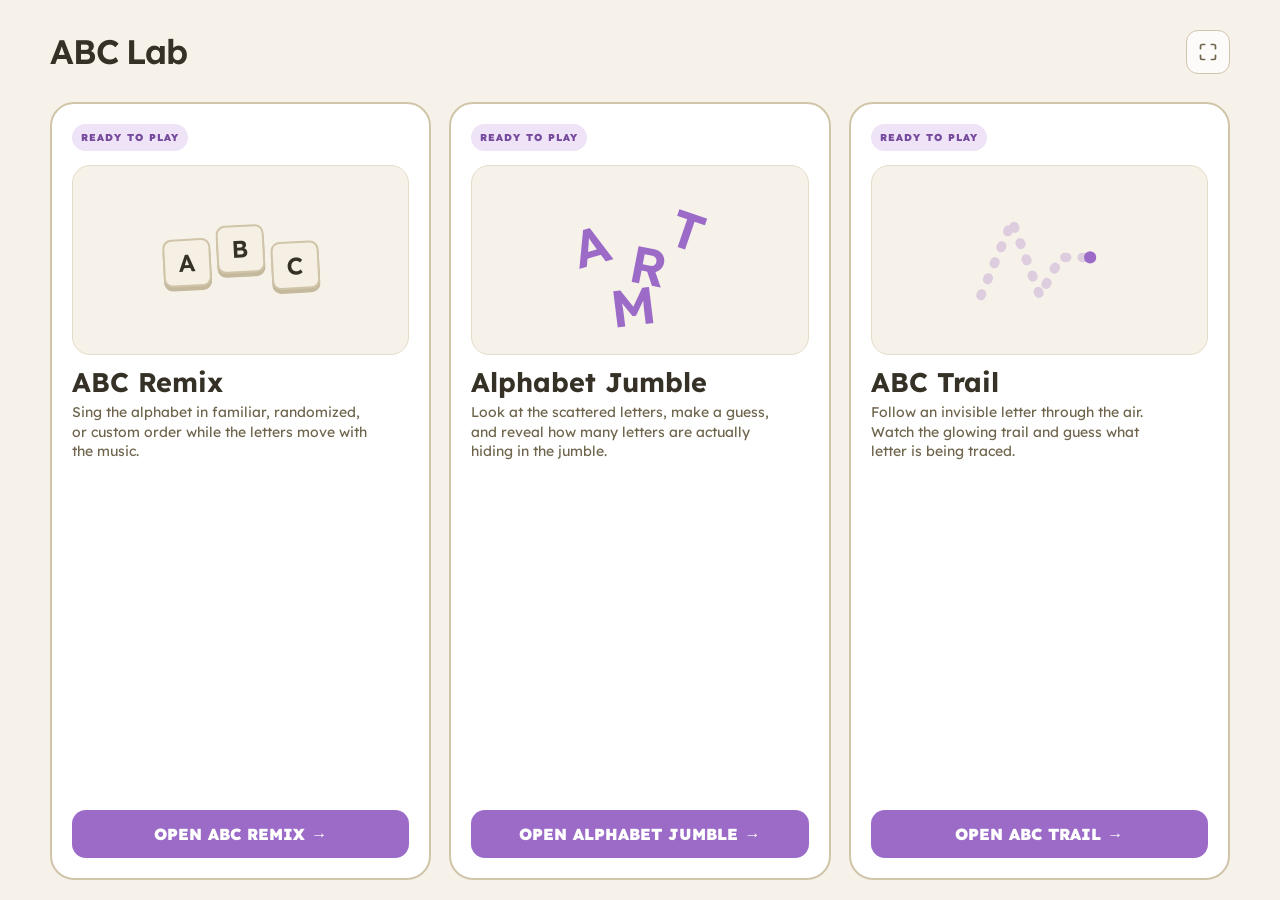
==== commit 70952464: "Use Lexend throughout ABC Lab hub" ====
--- a/index.html
+++ b/index.html
@@ -7,15 +7,15 @@
 <link rel="preconnect" href="https://fonts.googleapis.com">
 <link rel="stylesheet" href="./css/clr.css">
 <link rel="preconnect" href="https://fonts.gstatic.com" crossorigin>
-<link href="https://fonts.googleapis.com/css2?family=Fredoka:wght@400;500;600;700&family=Nunito:wght@400;500;600;700;800;900&display=swap" rel="stylesheet">
+<link href="https://fonts.googleapis.com/css2?family=Lexend:wght@400;500;600;700;800;900&display=swap" rel="stylesheet">
 <style>
 :root{--bg:#f7f2e9;--card:#fff;--sand:#ede6d4;--sand-line:#d1c5a9;--ink:#353127;--muted:#6f654d;--grape:#9b6bc7;--grape-dark:#764a9c;--grape-soft:#eee3f7}
-*{box-sizing:border-box}html,body{margin:0;width:100%;height:100%;background:var(--bg);color:var(--ink)}body{font-family:Nunito,sans-serif;-webkit-font-smoothing:antialiased}button{font:inherit;color:inherit}
+*{box-sizing:border-box}html,body{margin:0;width:100%;height:100%;background:var(--bg);color:var(--ink)}body{font-family:Lexend,sans-serif;-webkit-font-smoothing:antialiased}button{font:inherit;color:inherit}
 .page{height:100dvh;min-height:100dvh;padding:20px 28px;display:flex;flex-direction:column}.shell{width:min(1180px,100%);height:100%;margin:0 auto;display:flex;flex-direction:column}
-.header{height:64px;flex:0 0 64px;display:flex;align-items:center;justify-content:space-between;margin-bottom:18px}.title{font-family:Fredoka,sans-serif;font-size:34px;line-height:1;font-weight:600;letter-spacing:-.035em;margin:0}.icon-btn{width:44px;height:44px;border:1px solid var(--sand-line);border-radius:12px;background:rgba(255,255,255,.72);display:grid;place-items:center;cursor:pointer}.icon-btn svg{width:20px;height:20px}.icon-btn:hover{background:#fff}.icon-btn:active{transform:scale(.95)}
+.header{height:64px;flex:0 0 64px;display:flex;align-items:center;justify-content:space-between;margin-bottom:18px}.title{font-family:Lexend,sans-serif;font-size:34px;line-height:1;font-weight:600;letter-spacing:-.035em;margin:0}.icon-btn{width:44px;height:44px;border:1px solid var(--sand-line);border-radius:12px;background:rgba(255,255,255,.72);display:grid;place-items:center;cursor:pointer}.icon-btn svg{width:20px;height:20px}.icon-btn:hover{background:#fff}.icon-btn:active{transform:scale(.95)}
 .grid{flex:1;min-height:0;display:grid;grid-template-columns:repeat(3,minmax(0,1fr));gap:18px}.card{min-height:0;background:var(--card);border:2px solid var(--sand-line);border-radius:24px;padding:20px;display:flex;flex-direction:column;position:relative;overflow:hidden}.card.active{cursor:pointer}.card.active:hover{transform:translateY(-3px);box-shadow:0 12px 28px rgba(53,49,39,.1)}.card-top{display:flex;justify-content:flex-start;align-items:flex-start}.badge{font-size:10px;font-weight:900;letter-spacing:.1em;text-transform:uppercase;padding:7px 9px;border-radius:999px;background:var(--grape-soft);color:var(--grape-dark)}
-.art{height:clamp(120px,25vh,190px);flex:0 1 190px;border-radius:18px;background:var(--bg);border:1px solid #e4dbc9;margin:14px 0;display:grid;place-items:center;position:relative;overflow:hidden}.remix-art .blocks{display:flex;gap:6px;align-items:center;transform:rotate(-3deg)}.block{width:48px;height:48px;border-radius:9px;background:#f5f0e3;border:2px solid var(--sand-line);display:grid;place-items:center;font-family:Fredoka;font-size:24px;font-weight:600;box-shadow:0 4px 0 #c4b89d}.block:nth-child(2){transform:translateY(-11px)}.block:nth-child(3){transform:translateY(8px)}.jumble-art .scatter{position:relative;width:170px;height:130px}.scatter span{position:absolute;font-family:Fredoka;font-size:52px;font-weight:600;color:var(--grape)}.scatter span:nth-child(1){left:18px;top:18px;transform:rotate(-16deg)}.scatter span:nth-child(2){left:75px;top:38px;transform:rotate(11deg)}.scatter span:nth-child(3){left:116px;top:2px;transform:rotate(19deg)}.scatter span:nth-child(4){left:55px;top:78px;transform:rotate(-7deg)}.trail-art .trail{position:relative;width:190px;height:130px}.trail svg{width:190px;height:130px}.trail-path{fill:none;stroke:var(--grape);stroke-width:11;stroke-linecap:round;stroke-linejoin:round;stroke-dasharray:2 18;opacity:.28}.trail-dot{fill:var(--grape)}
-.card h2{font-family:Fredoka,sans-serif;font-size:27px;line-height:1;margin:0 0 7px}.card p{font-size:14px;line-height:1.4;color:var(--muted);margin:0;max-width:34ch}.launch{margin-top:auto;padding-top:14px}.launch button{width:100%;height:48px;border:0;border-radius:14px;background:var(--grape);color:#fff;font-weight:900;cursor:pointer}.launch button:hover{background:var(--grape-dark)}.footer{flex:0 0 auto;margin-top:12px;color:var(--muted);font-size:11px;text-align:center}
+.art{height:clamp(120px,25vh,190px);flex:0 1 190px;border-radius:18px;background:var(--bg);border:1px solid #e4dbc9;margin:14px 0;display:grid;place-items:center;position:relative;overflow:hidden}.remix-art .blocks{display:flex;gap:6px;align-items:center;transform:rotate(-3deg)}.block{width:48px;height:48px;border-radius:9px;background:#f5f0e3;border:2px solid var(--sand-line);display:grid;place-items:center;font-family:Lexend;font-size:24px;font-weight:600;box-shadow:0 4px 0 #c4b89d}.block:nth-child(2){transform:translateY(-11px)}.block:nth-child(3){transform:translateY(8px)}.jumble-art .scatter{position:relative;width:170px;height:130px}.scatter span{position:absolute;font-family:Lexend;font-size:52px;font-weight:600;color:var(--grape)}.scatter span:nth-child(1){left:18px;top:18px;transform:rotate(-16deg)}.scatter span:nth-child(2){left:75px;top:38px;transform:rotate(11deg)}.scatter span:nth-child(3){left:116px;top:2px;transform:rotate(19deg)}.scatter span:nth-child(4){left:55px;top:78px;transform:rotate(-7deg)}.trail-art .trail{position:relative;width:190px;height:130px}.trail svg{width:190px;height:130px}.trail-path{fill:none;stroke:var(--grape);stroke-width:11;stroke-linecap:round;stroke-linejoin:round;stroke-dasharray:2 18;opacity:.28}.trail-dot{fill:var(--grape)}
+.card h2{font-family:Lexend,sans-serif;font-size:27px;line-height:1;margin:0 0 7px}.card p{font-size:14px;line-height:1.4;color:var(--muted);margin:0;max-width:34ch}.launch{margin-top:auto;padding-top:14px}.launch button{width:100%;height:48px;border:0;border-radius:14px;background:var(--grape);color:#fff;font-weight:900;cursor:pointer}.launch button:hover{background:var(--grape-dark)}.footer{flex:0 0 auto;margin-top:12px;color:var(--muted);font-size:11px;text-align:center}
 @media(max-width:1100px){.page{padding:16px 20px}.grid{gap:14px}.card{padding:16px}.art{margin:10px 0;height:clamp(105px,22vh,160px)}.card h2{font-size:25px}.card p{font-size:13px}.launch{padding-top:10px}.launch button{height:44px}}
 @media(max-width:800px){.grid{grid-template-columns:1fr}.page{height:auto;min-height:100dvh}.shell{height:auto}.header{margin-bottom:16px}.grid{flex:none}.card{min-height:300px}.footer{padding-bottom:8px}}
 </style>
--- a/css/clr.css
+++ b/css/clr.css
@@ -126,8 +126,8 @@
   --info:           var(--sky-500);
   --info-subtle:    var(--sky-50);
 
-  --font-display: 'Fredoka', sans-serif;
-  --font-ui:      'Nunito', sans-serif;
+  --font-display: 'Lexend', sans-serif;
+  --font-ui:      'Lexend', sans-serif;
 
   --card-image-ratio: 17;
   --card-text-ratio:  3;
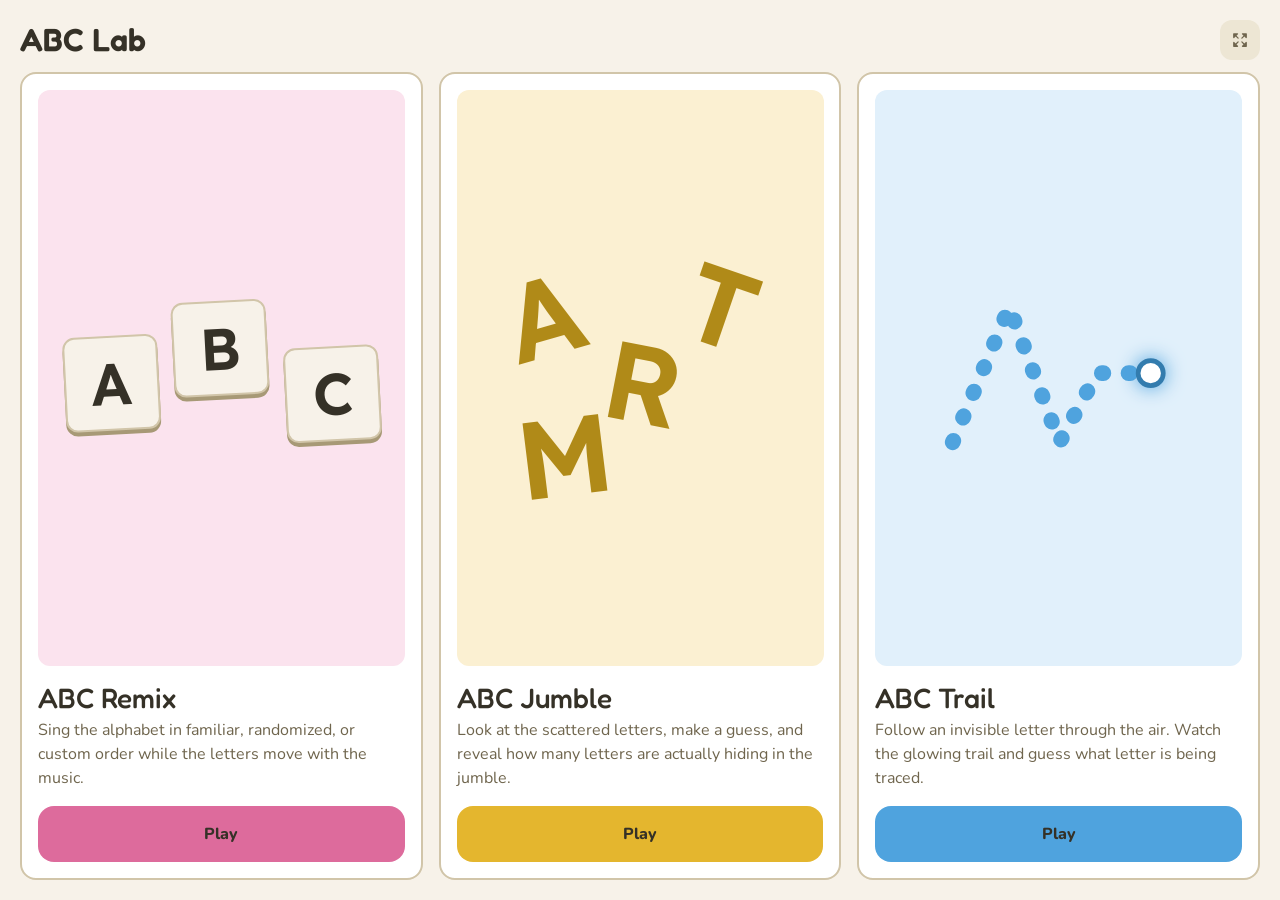
==== commit 18367e60: "Restyle all games" ====
--- a/index.html
+++ b/index.html
@@ -1,46 +1,72 @@
 <!doctype html>
 <html lang="en">
 <head>
-<meta charset="utf-8">
-<meta name="viewport" content="width=device-width,initial-scale=1,viewport-fit=cover">
-<title>ABC Lab</title>
-<link rel="preconnect" href="https://fonts.googleapis.com">
-<link rel="stylesheet" href="./css/clr.css">
-<link rel="preconnect" href="https://fonts.gstatic.com" crossorigin>
-<link href="https://fonts.googleapis.com/css2?family=Lexend:wght@400;500;600;700;800;900&display=swap" rel="stylesheet">
-<style>
-:root{--bg:#f7f2e9;--card:#fff;--sand:#ede6d4;--sand-line:#d1c5a9;--ink:#353127;--muted:#6f654d;--grape:#9b6bc7;--grape-dark:#764a9c;--grape-soft:#eee3f7}
-*{box-sizing:border-box}html,body{margin:0;width:100%;height:100%;background:var(--bg);color:var(--ink)}body{font-family:Lexend,sans-serif;-webkit-font-smoothing:antialiased}button{font:inherit;color:inherit}
-.page{height:100dvh;min-height:100dvh;padding:20px 28px;display:flex;flex-direction:column}.shell{width:min(1180px,100%);height:100%;margin:0 auto;display:flex;flex-direction:column}
-.header{height:64px;flex:0 0 64px;display:flex;align-items:center;justify-content:space-between;margin-bottom:18px}.title{font-family:Lexend,sans-serif;font-size:34px;line-height:1;font-weight:600;letter-spacing:-.035em;margin:0}.icon-btn{width:44px;height:44px;border:1px solid var(--sand-line);border-radius:12px;background:rgba(255,255,255,.72);display:grid;place-items:center;cursor:pointer}.icon-btn svg{width:20px;height:20px}.icon-btn:hover{background:#fff}.icon-btn:active{transform:scale(.95)}
-.grid{flex:1;min-height:0;display:grid;grid-template-columns:repeat(3,minmax(0,1fr));gap:18px}.card{min-height:0;background:var(--card);border:2px solid var(--sand-line);border-radius:24px;padding:20px;display:flex;flex-direction:column;position:relative;overflow:hidden}.card.active{cursor:pointer}.card.active:hover{transform:translateY(-3px);box-shadow:0 12px 28px rgba(53,49,39,.1)}.card-top{display:flex;justify-content:flex-start;align-items:flex-start}.badge{font-size:10px;font-weight:900;letter-spacing:.1em;text-transform:uppercase;padding:7px 9px;border-radius:999px;background:var(--grape-soft);color:var(--grape-dark)}
-.art{height:clamp(120px,25vh,190px);flex:0 1 190px;border-radius:18px;background:var(--bg);border:1px solid #e4dbc9;margin:14px 0;display:grid;place-items:center;position:relative;overflow:hidden}.remix-art .blocks{display:flex;gap:6px;align-items:center;transform:rotate(-3deg)}.block{width:48px;height:48px;border-radius:9px;background:#f5f0e3;border:2px solid var(--sand-line);display:grid;place-items:center;font-family:Lexend;font-size:24px;font-weight:600;box-shadow:0 4px 0 #c4b89d}.block:nth-child(2){transform:translateY(-11px)}.block:nth-child(3){transform:translateY(8px)}.jumble-art .scatter{position:relative;width:170px;height:130px}.scatter span{position:absolute;font-family:Lexend;font-size:52px;font-weight:600;color:var(--grape)}.scatter span:nth-child(1){left:18px;top:18px;transform:rotate(-16deg)}.scatter span:nth-child(2){left:75px;top:38px;transform:rotate(11deg)}.scatter span:nth-child(3){left:116px;top:2px;transform:rotate(19deg)}.scatter span:nth-child(4){left:55px;top:78px;transform:rotate(-7deg)}.trail-art .trail{position:relative;width:190px;height:130px}.trail svg{width:190px;height:130px}.trail-path{fill:none;stroke:var(--grape);stroke-width:11;stroke-linecap:round;stroke-linejoin:round;stroke-dasharray:2 18;opacity:.28}.trail-dot{fill:var(--grape)}
-.card h2{font-family:Lexend,sans-serif;font-size:27px;line-height:1;margin:0 0 7px}.card p{font-size:14px;line-height:1.4;color:var(--muted);margin:0;max-width:34ch}.launch{margin-top:auto;padding-top:14px}.launch button{width:100%;height:48px;border:0;border-radius:14px;background:var(--grape);color:#fff;font-weight:900;cursor:pointer}.launch button:hover{background:var(--grape-dark)}.footer{flex:0 0 auto;margin-top:12px;color:var(--muted);font-size:11px;text-align:center}
-@media(max-width:1100px){.page{padding:16px 20px}.grid{gap:14px}.card{padding:16px}.art{margin:10px 0;height:clamp(105px,22vh,160px)}.card h2{font-size:25px}.card p{font-size:13px}.launch{padding-top:10px}.launch button{height:44px}}
-@media(max-width:800px){.grid{grid-template-columns:1fr}.page{height:auto;min-height:100dvh}.shell{height:auto}.header{margin-bottom:16px}.grid{flex:none}.card{min-height:300px}.footer{padding-bottom:8px}}
-</style>
+  <meta charset="utf-8">
+  <meta name="viewport" content="width=device-width, initial-scale=1, viewport-fit=cover">
+  <meta name="theme-color" content="#F7F2E9">
+  <title>ABC Lab</title>
+  <link rel="preconnect" href="https://fonts.googleapis.com">
+  <link rel="preconnect" href="https://fonts.gstatic.com" crossorigin>
+  <link href="https://fonts.googleapis.com/css2?family=Fredoka:wght@400;500;600;700&family=Lexend:wght@500;600;700&family=Nunito:wght@400;500;600;700;800;900&display=swap" rel="stylesheet">
+  <link rel="stylesheet" href="./assets/css/tokens.css?v=5">
+  <link rel="stylesheet" href="./assets/css/base.css?v=5">
+  <link rel="stylesheet" href="./assets/css/hub.css?v=5">
 </head>
 <body>
-<main class="page"><div class="shell">
-  <header class="header"><h1 class="title">ABC Lab</h1><button id="hubFullscreen" class="icon-btn" type="button" aria-label="Fullscreen" title="Fullscreen"><svg viewBox="0 0 24 24" fill="none" stroke="currentColor" stroke-width="2" stroke-linecap="round" stroke-linejoin="round" aria-hidden="true"><path d="M8 3H5a2 2 0 0 0-2 2v3M16 3h3a2 2 0 0 1 2 2v3M21 16v3a2 2 0 0 1-2 2h-3M8 21H5a2 2 0 0 1-2-2v-3"/></svg></button></header>
-  <section class="grid">
-    <article class="card active" onclick="location.href='apps/abc-remix/index.html'">
-      <div class="card-top"><span class="badge live">Ready to play</span></div>
-      <div class="art remix-art"><div class="blocks"><div class="block">A</div><div class="block">B</div><div class="block">C</div></div></div>
-      <h2>ABC Remix</h2><p>Sing the alphabet in familiar, randomized, or custom order while the letters move with the music.</p><div class="launch"><button type="button">OPEN ABC REMIX →</button></div>
-    </article>
-    <article class="card active" onclick="location.href='apps/alphabet-jumble/index.html'">
-      <div class="card-top"><span class="badge live">Ready to play</span></div>
-      <div class="art jumble-art"><div class="scatter"><span>A</span><span>R</span><span>T</span><span>M</span></div></div>
-      <h2>Alphabet Jumble</h2><p>Look at the scattered letters, make a guess, and reveal how many letters are actually hiding in the jumble.</p><div class="launch"><button type="button">OPEN ALPHABET JUMBLE →</button></div>
-    </article>
-    <article class="card active" onclick="location.href='apps/abc-trail/index.html'">
-      <div class="card-top"><span class="badge live">Ready to play</span></div>
-      <div class="art trail-art"><div class="trail"><svg viewBox="0 0 210 150" aria-hidden="true"><path class="trail-path" d="M38 116 L74 30 L106 116 L130 72 L164 72"/><circle class="trail-dot" cx="164" cy="72" r="7"/></svg></div></div>
-      <h2>ABC Trail</h2><p>Follow an invisible letter through the air. Watch the glowing trail and guess what letter is being traced.</p><div class="launch"><button type="button">OPEN ABC TRAIL →</button></div>
-    </article>
-  </section>
+  <main class="app-shell hub">
+    <header class="app-header">
+      <h1 class="brand-name">ABC Lab</h1>
+      <div class="header-actions">
+        <button id="fullscreenButton" class="icon-btn" type="button" aria-label="Fullscreen" title="Fullscreen"></button>
+      </div>
+    </header>
 
-</div></main>
-<script>document.getElementById("hubFullscreen").addEventListener("click",()=>document.fullscreenElement?document.exitFullscreen():document.documentElement.requestFullscreen());</script>
-</body></html>
+    <section class="game-grid" aria-label="Games">
+        <a class="game-card" data-game="remix" href="apps/abc-remix/index.html">
+          <div class="game-art" aria-hidden="true">
+            <div class="art-blocks">
+              <div class="art-block">A</div><div class="art-block">B</div><div class="art-block">C</div>
+            </div>
+          </div>
+          <div class="game-text">
+            <h3 class="game-title">ABC Remix</h3>
+            <p class="game-desc">Sing the alphabet in familiar, randomized, or custom order while the letters move with the music.</p>
+          </div>
+          <span class="launch-btn">Play</span>
+        </a>
+
+        <a class="game-card" data-game="jumble" href="apps/alphabet-jumble/index.html">
+          <div class="game-art" aria-hidden="true">
+            <div class="art-scatter"><span>A</span><span>R</span><span>T</span><span>M</span></div>
+          </div>
+          <div class="game-text">
+            <h3 class="game-title">ABC Jumble</h3>
+            <p class="game-desc">Look at the scattered letters, make a guess, and reveal how many letters are actually hiding in the jumble.</p>
+          </div>
+          <span class="launch-btn">Play</span>
+        </a>
+
+        <a class="game-card" data-game="trail" href="apps/abc-trail/index.html">
+          <div class="game-art" aria-hidden="true">
+            <svg class="art-trail" viewBox="0 0 210 150">
+              <path d="M38 116 L74 30 L106 116 L130 72 L164 72"/>
+              <circle cx="164" cy="72" r="8"/>
+            </svg>
+          </div>
+          <div class="game-text">
+            <h3 class="game-title">ABC Trail</h3>
+            <p class="game-desc">Follow an invisible letter through the air. Watch the glowing trail and guess what letter is being traced.</p>
+          </div>
+          <span class="launch-btn">Play</span>
+        </a>
+    </section>
+  </main>
+
+  <script type="module">
+    import { initViewport, initFullscreen, hydrateIcons } from './assets/js/shared.js';
+    initViewport();
+    initFullscreen(document.getElementById('fullscreenButton'));
+    hydrateIcons();
+  </script>
+</body>
+</html>
--- a/assets/css/tokens.css
+++ b/assets/css/tokens.css
@@ -0,0 +1,182 @@
+/* tokens.css
+   Verbatim copy of the token block (palette + semantic tokens) from
+   cardbox-app v3 clr.css. Do NOT edit here: to update the design system,
+   re-copy the block from cardbox. ABC Lab-specific values live in base.css. */
+
+/* ============================================
+   TOKENS — matched to v1's real values
+   ============================================ */
+:root {
+  /* ---- Raw palette ---------------------------------------------------- */
+  --leaf-50:  #E8F5DE;
+  --leaf-100: #D3ECC2;
+  --leaf-300: #A8D986;
+  --leaf-500: #7CBF57;
+  --leaf-700: #4F8F35;
+  --leaf-900: #2F5920;
+
+  --coral-50:  #FBE4E2;
+  --coral-100: #F7CBC7;
+  --coral-300: #EF9891;
+  --coral-500: #E2685D;
+  --coral-700: #B84B42;
+  --coral-900: #7A2F29;
+
+  --sky-50:  #E1F0FB;
+  --sky-100: #C3E1F7;
+  --sky-300: #8AC3EE;
+  --sky-500: #4FA3DE;
+  --sky-700: #337CAE;
+  --sky-900: #1F4E6E;
+
+  --peach-50:  #FCE9DC;
+  --peach-100: #FAD3B9;
+  --peach-300: #F3AC7D;
+  --peach-500: #E9884F;
+  --peach-700: #BC6533;
+  --peach-900: #7A4020;
+
+  --grape-50:  #EEE3F7;
+  --grape-100: #DCC7EF;
+  --grape-300: #BB94DE;
+  --grape-500: #9B6BC7;
+  --grape-700: #764A9C;
+  --grape-900: #4A2C63;
+
+  --sun-50:  #FBF0D2;
+  --sun-100: #F8E4A8;
+  --sun-300: #F0CB5C;
+  --sun-500: #E4B62E;
+  --sun-700: #B08A18;
+  --sun-900: #6E560F;
+
+  --bubblegum-50:  #FBE3EE;
+  --bubblegum-100: #F7C7DE;
+  --bubblegum-300: #EE94BE;
+  --bubblegum-500: #DD6B9C;
+  --bubblegum-700: #B04A78;
+  --bubblegum-900: #712D4C;
+
+  --mint-50:  #E1F7F0;
+  --mint-100: #C3EFE0;
+  --mint-300: #86DEC0;
+  --mint-500: #4DC2A0;
+  --mint-700: #339678;
+  --mint-900: #1F5F4C;
+
+  --sand-0:   #FFFFFF;
+  --sand-50:  #F7F2E9;
+  --sand-100: #EDE6D4;
+  --sand-300: #D1C5A9;
+  --sand-500: #A79976;
+  --sand-700: #6F654D;
+  --sand-900: #353127;
+
+  --slate-0:   #FFFFFF;
+  --slate-50:  #EEEFF1;
+  --slate-100: #DDDFE3;
+  --slate-300: #B1B5BE;
+  --slate-500: #7F8594;
+  --slate-700: #535865;
+  --slate-900: #22242B;
+
+  --orange-50:  #FBE7D6;
+  --orange-100: #F8D0AE;
+  --orange-300: #F3A263;
+  --orange-500: #E46A1A;
+  --orange-700: #B84F0E;
+  --orange-900: #6E2F0B;
+
+  --honey-50:  #F8E9C8;
+  --honey-100: #F5DCA0;
+  --honey-300: #EEC45A;
+  --honey-500: #9E6D12;
+  --honey-700: #7C520E;
+  --honey-900: #5A3D0A;
+
+  --lime-50:  #EEF8DC;
+  --lime-100: #DFF2C0;
+  --lime-300: #BDEB84;
+  --lime-500: #9BDF4F;
+  --lime-700: #649E24;
+  --lime-900: #3E6718;
+
+  --indigo-50:  #E9EAFB;
+  --indigo-100: #D4D5F6;
+  --indigo-300: #A1A4EB;
+  --indigo-500: #6468E6;
+  --indigo-700: #484CC0;
+  --indigo-900: #2B2E78;
+
+  /* ---- Cardbox semantic tokens (mapped onto the palette above) -------- */
+
+  /* Surface — warm, from Sand */
+  --surface-base:    var(--sand-50);
+  --surface-panel:   var(--sand-100);
+  --surface-card:    var(--sand-0);
+  --surface-inset:   var(--sand-50);
+
+  /* Text — cool, from Slate */
+  --text-primary:    var(--sand-900);
+  --text-secondary:  var(--sand-700);
+  --text-muted:      var(--sand-500);
+  --text-disabled:   var(--sand-300);
+  --text-inverse:    var(--sand-0);
+
+  /* Stroke — kept warm (Sand), matching Cardbox's cohesive look */
+  --stroke-default:  var(--sand-300);
+  --stroke-medium:   var(--sand-500);
+  --stroke-strong:   var(--sand-700);
+  --stroke-selected: var(--grape-500);
+
+  /* Interactive */
+  --green:                 var(--grape-500);
+  --interactive-primary:   var(--grape-500);
+  --interactive-secondary: var(--sun-500);
+  --tab-active:            var(--grape-500);
+  --tab-inactive:          var(--sand-700);
+  --interactive-disabled:  var(--sand-300);
+
+  /* Mode */
+  --flash:          var(--sun-500);
+  --flash-subtle:   var(--sun-50);
+  --reveal:         var(--sky-500);
+  --reveal-subtle:  var(--sky-50);
+  --target:         var(--coral-500);
+  --target-subtle:  var(--coral-50);
+  --vanish:         var(--leaf-500);
+  --vanish-subtle:  var(--leaf-50);
+  --roll:           var(--grape-500);
+  --roll-subtle:    var(--grape-50);
+  --flip:           var(--peach-500);
+  --flip-subtle:    var(--peach-50);
+  --spell:          var(--mint-500);
+  --spell-subtle:   var(--mint-50);
+  --call:           var(--bubblegum-500);
+  --call-subtle:    var(--bubblegum-50);
+  --beat:           var(--indigo-500);
+  --beat-subtle:    var(--indigo-50);
+  --bet:            var(--orange-500);
+  --bet-subtle:     var(--orange-50);
+
+  /* Feedback */
+  --success:        var(--leaf-500);
+  --success-subtle: var(--leaf-50);
+  --error:          var(--coral-500);
+  --error-subtle:   var(--coral-50);
+  --warning:        var(--sun-500);
+  --warning-subtle: var(--sun-50);
+  --info:           var(--sky-500);
+  --info-subtle:    var(--sky-50);
+
+  --font-display: 'Fredoka', sans-serif;
+  --font-ui:      'Nunito', sans-serif;
+  --font-card:    'Lexend', 'Nunito', sans-serif;
+
+  --card-image-ratio: 17;
+  --card-text-ratio:  3;
+
+  --r-lg:   16px;
+  --r-md:   12px;
+  --r-pill: 9999px;
+}
--- a/assets/css/base.css
+++ b/assets/css/base.css
@@ -0,0 +1,257 @@
+/* base.css
+   Reset + shared components for every ABC Lab page. Requires tokens.css.
+   Values mirror cardbox-app v3 clr.css so the apps read as one suite. */
+
+/* ---- Layout constants shared by the game screens ---------------------------- */
+/* Width of the right-hand panel (alphabet / guess) on ABC Jumble and ABC Trail.
+   Never more than 46% of the screen width, so small windows keep room for the stage. */
+:root { --side-panel-width: min(520px, 46%); }
+
+/* ---- Reset ------------------------------------------------------------ */
+*, *::before, *::after {
+  box-sizing: border-box;
+  margin: 0;
+  padding: 0;
+  -webkit-tap-highlight-color: transparent;
+}
+
+html, body {
+  width: 100%;
+  height: 100vh;
+  height: 100dvh;
+  height: var(--app-h, 100dvh); /* set by initViewport() for iOS Safari */
+  overflow: hidden;
+  overscroll-behavior: none;
+  background: var(--surface-base);
+  font-family: var(--font-ui);
+  color: var(--text-primary);
+  -webkit-font-smoothing: antialiased;
+  user-select: none;
+  -webkit-user-select: none;
+}
+
+h1, h2, h3, .display { font-family: var(--font-display); }
+
+button {
+  font-family: var(--font-ui);
+  cursor: pointer;
+  border: none;
+  background: none;
+  color: inherit;
+  padding: 0;
+}
+button:active { opacity: 0.75; }
+button:disabled { cursor: not-allowed; }
+
+a { color: inherit; text-decoration: none; }
+
+img { display: block; max-width: 100%; max-height: 100%; object-fit: contain; }
+
+[hidden], .hidden { display: none !important; }
+
+:focus-visible {
+  outline: 3px solid var(--stroke-selected);
+  outline-offset: 2px;
+}
+
+/* ---- Per-game accent -------------------------------------------------- */
+/* Put data-game on <body> (or on a card) and use var(--accent*) everywhere.
+   Change a game's colour here and nowhere else. */
+[data-game="remix"]  { --accent: var(--bubblegum-500); --accent-subtle: var(--bubblegum-50); --accent-strong: var(--bubblegum-700); }
+[data-game="jumble"] { --accent: var(--sun-500);       --accent-subtle: var(--sun-50);       --accent-strong: var(--sun-700); }
+[data-game="trail"]  { --accent: var(--sky-500);       --accent-subtle: var(--sky-50);       --accent-strong: var(--sky-700); }
+
+/* ---- Layout ----------------------------------------------------------- */
+.app-shell {
+  display: flex;
+  flex-direction: column;
+  height: 100%;
+  overflow: hidden;
+}
+
+.app-header {
+  display: flex;
+  align-items: center;
+  justify-content: space-between;
+  flex-shrink: 0;
+  height: 40px;
+}
+
+.brand-name {
+  font-family: var(--font-display);
+  font-size: 32px;
+  line-height: 40px;
+  font-weight: 600;
+  color: var(--text-primary);
+}
+
+.header-actions {
+  display: flex;
+  align-items: center;
+  gap: 8px;
+}
+
+.panel {
+  min-width: 0;
+  min-height: 0;
+  background: var(--surface-panel);
+  border: 2px solid var(--stroke-default);
+  border-radius: var(--r-lg);
+  padding: 20px;
+  display: flex;
+  flex-direction: column;
+  gap: 16px;
+  overflow: hidden;
+}
+.panel--card { background: var(--surface-card); }
+
+.panel-title {
+  font-family: var(--font-display);
+  font-size: 24px;
+  font-weight: 500;
+  color: var(--text-primary);
+  flex-shrink: 0;
+}
+
+/* ---- Icons ------------------------------------------------------------ */
+.icon { width: 24px; height: 24px; flex-shrink: 0; display: block; }
+.icon-sm { width: 16px; height: 16px; }
+
+.icon-btn {
+  width: 40px;
+  height: 40px;
+  border-radius: var(--r-md);
+  background: var(--surface-panel);
+  color: var(--text-secondary);
+  display: flex;
+  align-items: center;
+  justify-content: center;
+  flex-shrink: 0;
+}
+.icon-btn .icon { width: 20px; height: 20px; } /* Cardbox header icons are 20px */
+.icon-btn:active { opacity: 0.7; transform: scale(0.94); }
+
+/* ---- Buttons ---------------------------------------------------------- */
+.btn {
+  height: 40px;
+  padding: 0 20px;
+  border-radius: var(--r-md);
+  background: var(--surface-inset);
+  color: var(--text-primary);
+  font-size: 16px;
+  line-height: 24px;
+  font-weight: 800;
+  display: inline-flex;
+  align-items: center;
+  justify-content: center;
+  gap: 8px;
+  white-space: nowrap;
+}
+.btn--accent { background: var(--accent, var(--interactive-primary)); }
+.btn--dark   { background: var(--text-primary); color: var(--text-inverse); }
+.btn:disabled { opacity: 0.4; }
+
+.launch-btn {
+  height: 56px;
+  width: 100%;
+  border-radius: var(--r-lg);
+  background: var(--accent, var(--interactive-primary));
+  color: var(--text-primary);
+  display: flex;
+  align-items: center;
+  justify-content: center;
+  gap: 8px;
+  font-size: 16px;
+  line-height: 24px;
+  font-weight: 800;
+  flex-shrink: 0;
+}
+.launch-btn:disabled { opacity: 0.4; cursor: not-allowed; }
+
+/* ---- Settings controls ------------------------------------------------ */
+.settings-label {
+  font-size: 14px;
+  line-height: 20px;
+  font-weight: 700;
+  color: var(--text-primary);
+}
+
+/* Helper text under a label; sits snug against the label, above the controls. */
+.settings-note { font-size: 14px; line-height: 20px; color: var(--text-secondary); }
+.settings-label + .settings-note { margin-top: -4px; }
+
+.toggle-group {
+  display: flex;
+  gap: 8px;
+  flex-wrap: wrap;
+}
+
+.toggle-pill {
+  height: 40px;
+  padding: 0 16px;
+  border-radius: var(--r-pill);
+  background: var(--surface-inset);
+  color: var(--text-muted);
+  font-size: 16px;
+  font-weight: 800;
+  display: inline-flex;
+  align-items: center;
+  justify-content: center;
+  gap: 8px;
+  white-space: nowrap;
+}
+.toggle-pill.active { background: var(--tab-active); color: #fff; }
+.toggle-pill:disabled { opacity: 0.35; cursor: not-allowed; }
+
+.toggle-pill-circle {
+  width: 40px;
+  height: 40px;
+  border-radius: 50%;
+  background: var(--surface-inset);
+  color: var(--text-muted);
+  font-size: 16px;
+  font-weight: 800;
+  display: flex;
+  align-items: center;
+  justify-content: center;
+  flex-shrink: 0;
+}
+.toggle-pill-circle.active { background: var(--tab-active); color: #fff; }
+
+/* ---- Stepper (Cardbox's vanish-count-stepper) -------------------------- */
+.stepper {
+  display: flex;
+  align-items: center;
+  gap: 24px;
+  height: 40px;
+  padding: 0 4px;
+  border-radius: var(--r-md);
+  background: var(--surface-panel);
+}
+.stepper-btn {
+  width: 32px;
+  height: 32px;
+  border-radius: 32%;
+  background: var(--surface-card);
+  color: var(--text-secondary);
+  display: flex;
+  align-items: center;
+  justify-content: center;
+  flex-shrink: 0;
+}
+.stepper-btn .icon { width: 14px; height: 14px; }
+.stepper-btn:disabled { opacity: 0.35; cursor: not-allowed; }
+.stepper-value {
+  min-width: 28px;
+  text-align: center;
+  font-size: 16px;
+  font-weight: 800;
+  color: var(--text-primary);
+}
+
+/* ---- Progress pips (ABC Trail letters, ABC Remix song screens) --------- */
+/* coming up = sand 300, in progress = outline in the game's colour, done = solid */
+.pips { display: flex; align-items: center; gap: 8px; margin-left: 12px; }
+.seq-dot { width: 16px; height: 16px; flex: 0 0 16px; border-radius: 50%; background: var(--sand-300); }
+.seq-dot.active { background: transparent; box-shadow: inset 0 0 0 3px var(--accent); }
+.seq-dot.done { background: var(--accent); }
--- a/assets/css/hub.css
+++ b/assets/css/hub.css
@@ -0,0 +1,126 @@
+/* hub.css: the ABC Lab home screen. Requires tokens.css + base.css. */
+
+.hub {
+  gap: 12px;
+  padding: 20px;
+}
+
+.game-grid {
+  flex: 1;
+  min-height: 0;
+  display: grid;
+  grid-template-columns: repeat(3, minmax(0, 1fr));
+  grid-auto-rows: minmax(0, 1fr);
+  gap: 16px;
+  scrollbar-width: none;
+  -ms-overflow-style: none;
+}
+.game-grid::-webkit-scrollbar { display: none; }
+
+.game-card {
+  min-width: 0;
+  min-height: 0;
+  display: flex;
+  flex-direction: column;
+  gap: 16px;
+  padding: 16px;
+  background: var(--surface-card);
+  border: 2px solid var(--stroke-default);
+  border-radius: var(--r-lg);
+  transition: border-color 0.15s;
+}
+.game-card:active { opacity: 0.85; }
+@media (hover: hover) {
+  .game-card:hover { border-color: var(--accent); }
+}
+
+.game-art {
+  flex: 1 1 0;
+  min-height: 120px;
+  container-type: size;
+  display: grid;
+  place-items: center;
+  position: relative;
+  overflow: hidden;
+  background: var(--accent-subtle);
+  border-radius: var(--r-md);
+}
+
+.game-text { display: flex; flex-direction: column; gap: 4px; }
+
+.game-title {
+  font-family: var(--font-display);
+  font-size: 28px;
+  line-height: 32px;
+  font-weight: 500;
+}
+
+.game-desc {
+  font-size: 16px;
+  line-height: 24px;
+  color: var(--text-secondary);
+}
+
+/* ---- Card art (sizes scale with the art box via cqmin) ---------------- */
+.art-blocks {
+  display: flex;
+  gap: 4cqmin;
+  transform: rotate(-3deg);
+}
+.art-block {
+  width: 26cqmin;
+  height: 26cqmin;
+  display: grid;
+  place-items: center;
+  background: var(--sand-50);
+  border: 2px solid var(--sand-300);
+  border-radius: var(--r-md);
+  box-shadow: 0 4px 0 var(--sand-500);
+  font-family: var(--font-card);
+  font-weight: 600;
+  font-size: 16cqmin;
+  line-height: 1;
+  color: var(--text-primary);
+}
+.art-block:nth-child(2) { transform: translateY(-8cqmin); }
+.art-block:nth-child(3) { transform: translateY(6cqmin); }
+
+.art-scatter { position: relative; width: 80cqmin; height: 70cqmin; }
+.art-scatter span {
+  position: absolute;
+  font-family: var(--font-card);
+  font-weight: 600;
+  font-size: 30cqmin;
+  line-height: 1;
+  color: var(--accent-strong);
+}
+.art-scatter span:nth-child(1) { left: 4%;  top: 4%;  transform: rotate(-16deg); }
+.art-scatter span:nth-child(2) { left: 38%; top: 30%; transform: rotate(11deg); }
+.art-scatter span:nth-child(3) { left: 66%; top: 0;   transform: rotate(19deg); }
+.art-scatter span:nth-child(4) { left: 8%;  top: 58%; transform: rotate(-7deg); }
+
+.art-trail { width: 90cqmin; height: auto; overflow: visible; }
+.art-trail path {
+  fill: none;
+  stroke: var(--accent);
+  stroke-width: 10;
+  stroke-linecap: round;
+  stroke-linejoin: round;
+  stroke-dasharray: 1 16;
+}
+.art-trail circle {
+  fill: var(--surface-card);
+  stroke: var(--accent-strong);
+  stroke-width: 3;
+  filter: drop-shadow(0 0 6px var(--accent));
+}
+
+/* ---- Small screens: stack the cards and scroll inside the panel ------- */
+@media (max-width: 800px) {
+  .game-grid {
+    grid-template-columns: 1fr;
+    grid-auto-rows: auto;
+    overflow-y: auto;
+  }
+  .game-card { min-height: 360px; }
+}
